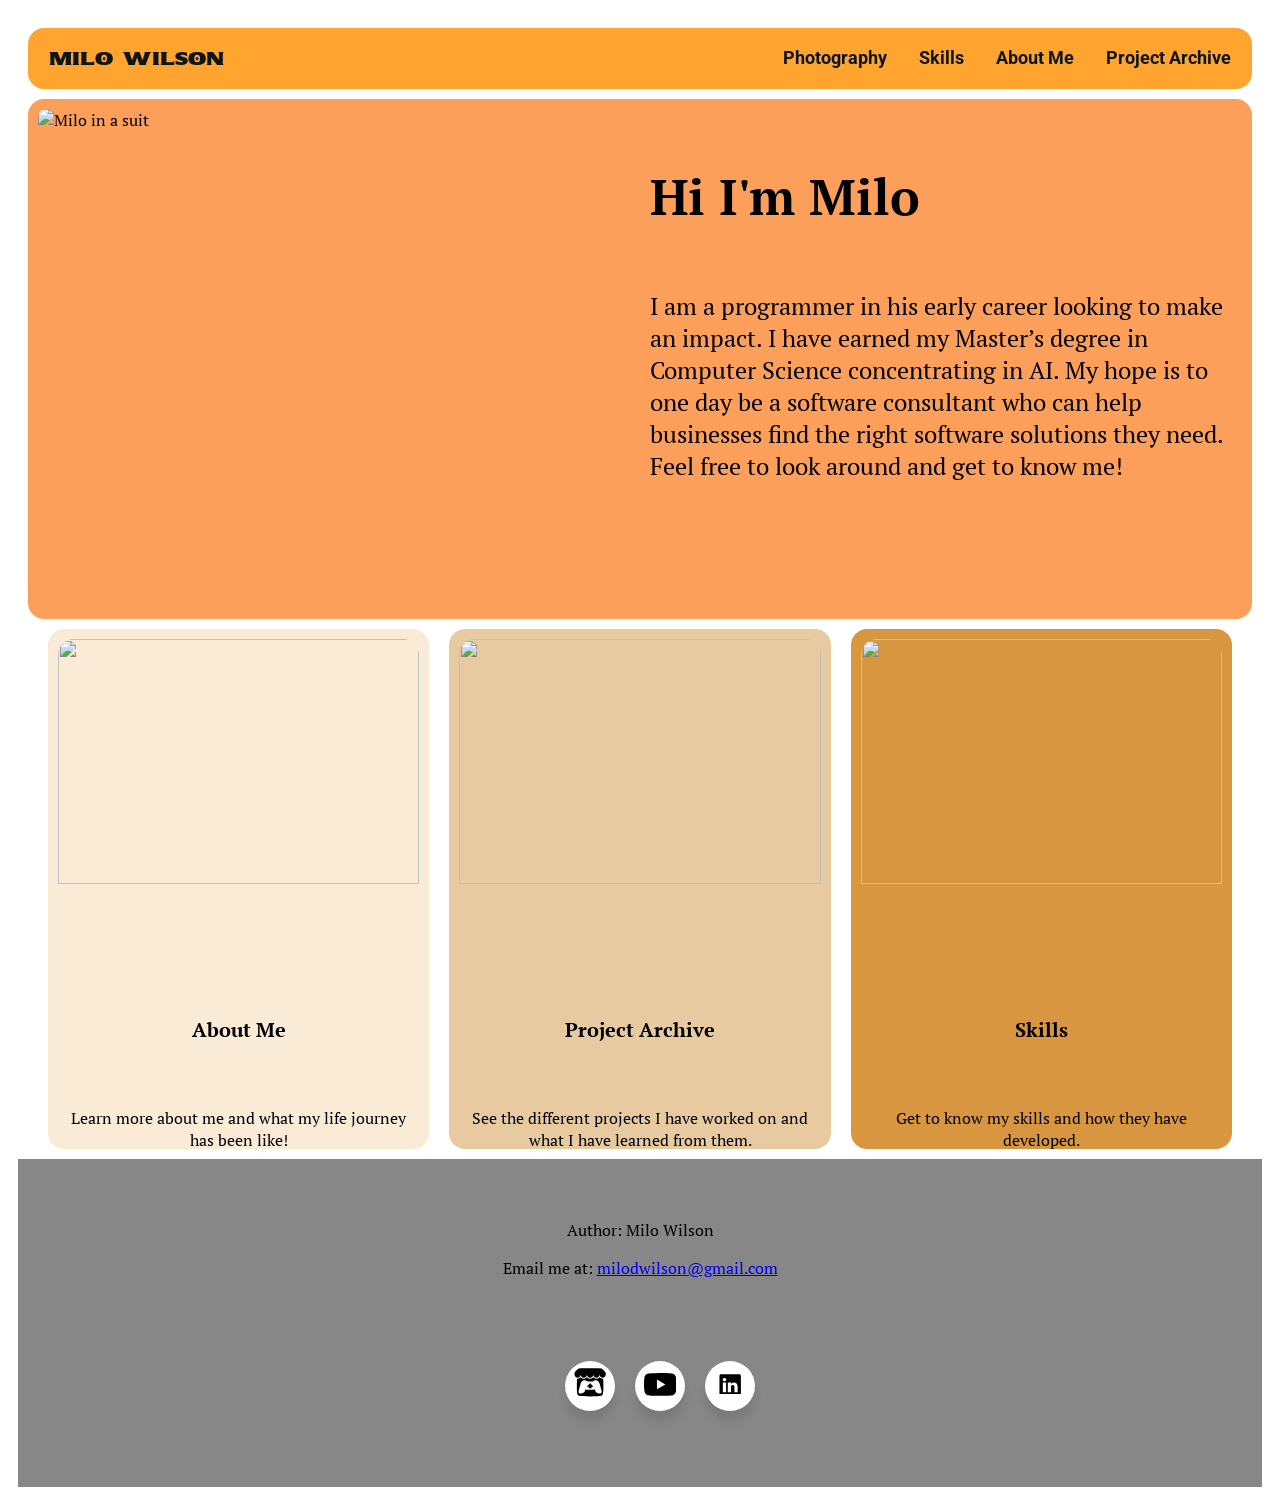
==== index.html @ 67a7965e "Add files via upload" ====
<!DOCTYPE html>
<html lang="en">
<head>
    <meta charset="UTF-8">
    <meta name="viewport" content="width=device-width, initial-scale=1.0">
    <title>Document</title>
    <link rel = "stylesheet" href="style.css">        
    <link href="https://fonts.googleapis.com/css2?family=Finlandica:ital,wght@0,400..700;1,400..700&family=PT+Serif:ital,wght@0,400;0,700;1,400;1,700&family=Roboto:ital,wght@0,100..900;1,100..900&family=Sekuya&display=swap" rel="stylesheet">
  </head>
<body>
    <!-- Header menu bar -->
    <header class="header">
        <a href="#home">MILO WILSON</a>
        <b href="#projArch"> Project Archive </b>
        <b href="#aboutMe"> About Me </b>
        <b href="#skills"> Skills </b>
        <b href="#pictures"> Photography </b>
    </header>

    <!-- Home box with immage and text -->
    <div  class="headlinebox">
        <div class="leftheadlinebox">
            <img src="/images/IMG_2027.jpeg" alt="Milo in a suit" style="object-position: 50% 15%;">
        </div>
        <div class="rightheadlinebox">
            <h1>Hi I'm Milo</h1>
            <p>I am a programmer in his early career looking to make an impact. I have earned my Master’s degree in Computer Science concentrating in AI. My hope is to one day be a software consultant who can help businesses find the right software solutions they need. Feel free to look around and get to know me!</p>
        </div>
    </div>

    <!-- Home menu -->
    <div class="contentbox">
      <div class="leftcontentbox">
          <img src="images/IMG_2482.png" alt="" style="object-position: 50% 15%;">
          <h4>About Me</h4>
          <br>
          <p>Learn more about me and what my life journey has been like!</p>
          <br>
        </div>
      <div class="centercontentbox">
          <img src="images/IMG_9592.png" alt="" style="object-position: 50% 0%;">
          <h4>Project Archive</h4>
          <br>
          <p>See the different projects I have worked on and what I have learned from them.</p>
          <br>
        </div>
      <div class="rightcontentbox">
          <img src="images/IMG_7918.png" alt="">
          <h4>Skills</h4>
          <br>
          <p>Get to know my skills and how they have developed.</p>
          <br>
        </div>
    </div>
</body>

<footer>
  <br>
  <br>
    <p>Author: Milo Wilson</p>
    <p>Email me at: <a href="mailto:milodwilson@gmail.com">milodwilson@gmail.com</a></p>
    <ul class="wrapper">

      <!--Itch.io Button-->
      <li class="icon itchio">
        <span class="tooltip">itch.io</span>
        <a href="https://milo-wilson.itch.io/" target="_blank" rel="noopener noreferrer">
          <svg 
            height="1.8em"
            fill="currentColor"
            viewBox="0 0 48 48"
            xmlns="http://www.w3.org/2000/svg" 
            class="itchio" 
          >
            <path 
              d="M6.7871 2.2575C4.7672 3.4569.7878 8.0286.75 9.2274v1.9846C.75 13.7276 3.1014 15.9386 5.2363 15.9386c2.5635 0 4.6994-2.1245 4.6995-4.6462 0 2.5216 2.0626 4.6462 4.6264 4.6462 2.5639 0 4.5602-2.1245 4.5602-4.6462 0 2.5216 2.1932 4.6462 4.757 4.6462h.0465c2.5639 0 4.7571-2.1245 4.7571-4.6462 0 2.5216 1.9966 4.6462 4.5601 4.6462 2.5638 0 4.6264-2.1245 4.6264-4.6462 0 2.5216 2.1363 4.6462 4.6995 4.6462 2.135 0 4.4863-2.2106 4.4863-4.7266V9.2274c-.0378-1.1991-4.0172-5.771-6.0366-6.9698C34.7412 2.0372 30.3889 1.999 23.9027 2c-6.4862.0007-15.329.1019-17.1161.2575zm12.3032 12.4962a5.2887 5.2887 90 01-.902 1.1616c-.9678.9462-2.2943 1.5328-3.7566 1.5328a5.375 5.375 90 01-3.7646-1.5335c-.3506-.3434-.6171-.7107-.8611-1.1383l-.0011.0007c-.2438.4284-.5836.7954-.9349 1.1392a5.3784 5.3784 90 01-3.7646 1.5324c-.1762 0-.3597-.0487-.508-.0996-.2061 2.146-.293 4.197-.3239 5.6924l-.0004.0085c-.0038.7594-.0075 1.3839-.0114 2.2514.0397 4.5027-.4459 14.5942 1.9854 17.0737 3.7675.8786 10.7002 1.2785 17.6553 1.281h.0011c6.9549-.0024 13.8876-.4026 17.6551-1.281 2.4312-2.4797 1.9457-12.5711 1.9854-17.074-.0042-.8673-.0075-1.4918-.0114-2.2514l-.0007-.0085c-.0306-1.4957-.1175-3.5465-.3237-5.6925-.1483.0509-.3315.0996-.508.0996a5.3784 5.3784 90 01-3.7646-1.5324c-.3514-.3439-.6911-.7107-.9352-1.1392l-.0011-.0007c-.2442.4277-.5106.7952-.8611 1.1383a5.3747 5.3747 90 01-3.7643 1.5334c-1.4621 0-2.7888-.5869-3.7566-1.5329a5.2887 5.2887 90 01-.902-1.1616 5.2822 5.2822 90 01-.8938 1.1616 5.3765 5.3765 90 01-3.765 1.5332c-.0509 0-.1019-.0023-.1528-.0038h-.0014c-.0509.0015-.1019.0038-.1533.0038a5.3765 5.3765 90 01-3.765-1.5329 5.2826 5.2826 90 01-.8938-1.1616zm-3.8661 4.9991-.0004.0019h.0028c1.531.0033 2.8911 0 4.5763 1.8392 1.3263-.1391 2.7123-.2085 4.0993-.2065h.0011c1.3871-.0019 2.773.0674 4.0994.2065 1.6852-1.8394 3.0454-1.8362 4.5763-1.8392h.0027l-.0004-.0019c.7234 0 3.6169 0 5.6332 5.6629L40.3803 33.1842c1.6049 5.7793-.5138 5.9207-3.1567 5.9256-3.9192-.1459-6.0893-2.9921-6.0893-5.8379-2.1695.3555-4.7003.5333-7.2312.5335h-.0011c-2.531 0-5.062-.1779-7.2312-.5335 0 2.8458-2.1703 5.692-6.0893 5.8379-2.6427-.005-4.7612-.1463-3.1565-5.9256L9.5913 25.4159C11.6076 19.7531 14.5012 19.7531 15.2245 19.7531zm8.678 4.4503v.0011c-.0038.0038-4.1258 3.7894-4.867 5.1359l2.6993-.1081v2.3541c0 .1102 1.0832.0653 2.1676.0151h.0011c1.084.0503 2.1674.0951 2.1674-.0151v-2.3541l2.6993.1081c-.7414-1.3465-4.867-5.1359-4.867-5.1359v-.0011l-.0007.0004z"
            ></path>
          </svg>
        </a>
      </li>

      <!--YouTube Button-->
      <li class="icon youtube">
        <span class="tooltip">YouTube</span>
        <a href="https://www.youtube.com/@milodwilson" target="_blank" rel="noopener noreferrer">
          <svg
            height="1.8em"
            fill="currentColor"
            viewBox="0 0 48 48"
            xmlns="http://www.w3.org/2000/svg"
            class="youtube"
          >
            <path
              d="M24.153 8.997h.267c2.466.009 14.961.099 18.33 1.005a6.03 6.03 90 014.245 4.26c.303 1.14.516 2.649.66 4.206l.03.312.066.78.024.312c.195 2.742.219 5.31.222 5.871v.225c-.003.582-.03 3.324-.246 6.18l-.024.315-.027.312c-.15 1.716-.372 3.42-.705 4.674a6.03 6.03 90 01-4.245 4.26c-3.48.936-16.707 1.002-18.54 1.005h-.426c-.927 0-4.761-.018-8.781-.156l-.51-.018-.261-.012-.513-.021-.513-.021c-3.33-.147-6.501-.384-7.962-.78a6.03 6.03 90 01-4.245-4.257c-.333-1.251-.555-2.958-.705-4.674L.27 32.46l-.024-.312A93 93 90 010 26.04v-.369c.006-.645.03-2.874.192-5.334l.021-.309.009-.156.024-.312.066-.78.03-.312c.144-1.557.357-3.069.66-4.206a6.03 6.03 90 014.245-4.26c1.461-.39 4.632-.63 7.962-.78l.51-.021.516-.018.258-.009.513-.021A300 300 90 0123.574 9zM19.2 18.627v14.454l12.471-7.224z"
            ></path>
          </svg>
        </a>
      </li>

      <!--Linked In Button-->
      <li class="icon linkedin">
        <span class="tooltip">LinkedIn</span>
        <a href="https://www.linkedin.com/in/milo-wilson-0049b21b9/" target="_blank" rel="noopener noreferrer">
          <svg
            xmlns="http://www.w3.org/2000/svg"
            height="1.2em"
            fill="currentColor"
            class="bi bi-linkedin"
            viewBox="0 0 48 48"
          >
            <path
              d="M1 6.4137C1 4.5281 2.5669 3 4.5001 3h40.6608C47.0941 3 48.661 4.5281 48.661 6.4137v40.8335c0 1.8856-1.5669 3.4137-3.5001 3.4137H4.5001C2.5669 50.661 1 49.1328 1 47.2472zm14.7243 36.4845V21.3763H8.5721v21.5219zm-3.5746-24.462c2.4933 0 4.0452-1.6503 4.0452-3.7176-.0447-2.112-1.549-3.7176-3.9976-3.7176S8.1491 12.6096 8.1491 14.7186c0 2.0673 1.552 3.7176 3.9529 3.7176zm14.62 24.462V30.8787c0-.6434.0477-1.2868.2383-1.7456.5153-1.2839 1.692-2.6154 3.6699-2.6154 2.5886 0 3.6222 1.972 3.6222 4.8674v11.5131h7.1521V30.554c0-6.613-3.5269-9.6871-8.2334-9.6871-3.795 0-5.4959 2.0852-6.4491 3.5537v.0745h-.0477l.0477-.0745V21.3763h-7.1491c.0894 2.0196 0 21.5219 0 21.5219z"
            ></path>
          </svg>
        </a>
      </li>
    </ul>
  </footer>
</html>
---- style.css ----
/*
Website colors
--white: #ffffffff;
--sandy-brown: #fc9f5bff;
--red: #ff0000ff;
--ink-black: #0c1618ff;
--dim-grey: #65655eff;
*/

.header {
    overflow: hidden;
    top: 10px;
    background-color: rgba(255, 145, 0, 0.816);
    padding: 5px;
    border-radius: 16px;
    border: #0000004e;
    margin: 10px;
  }
  
  .header a {
    float: left;
    font-family: "Sekuya", system-ui;
    color: #0c1618ff;
    text-align: center;
    padding: 14px 16px;
    text-decoration: none;
    font-size: 18px;
  }
  
  .header a.hover {
    background-color: #ff0022c7;
    color: black;
  }
  
  .header a.active {
    background-color: #ff002250;
    color: #0c1618ff;
  }

  .header b {
    float: right;
    font-family: "Roboto", sans-serif;
    color: #0c1618ff;
    text-align: center;
    padding: 14px 16px;
    text-decoration: none;
    font-size: 18px;
  }
  
  .header b:hover {
    background-color: #ff0022c7;
    color: black;
  }
  
  .header b.active {
    background-color: #ff002250;
    color: #0c1618ff;
  }

/*Sets anything labled "body" to have that background color*/
body{
  /*Cite Background Info*/
  background-image: url("images/output-onlinepngtools (1).png");
  background-repeat: no-repeat; /*Stops the background from repeating if the background does not fill the page*/
  background-attachment: fixed; /*Makes the background streatch to the end of the page and not move with the page*/
  background-position: center; /*Centers the immage*/
  background-size: cover; /*Makes the background size shift as needed*/
  font-family: "PT Serif", serif;
  padding: 10px;
}

.headlinebox { /* Box that all the Headline elements are in*/
    margin: 10px; /* Gives items space between*/
    width:  -10px;
    border: 10px;
    height: 500px;
    padding: 10px;
    object-fit: contain;
    background-color: #fc9f5bff;
    overflow: hidden; 
    border-radius: 16px;
    display: flex;
  }

.leftheadlinebox { /* Left side of the box that all the Headline elements are in*/
    border-radius: 8px;
    width:  100%;
    height: 100%;
    object-fit: contain;
    display: inline-block;
  }
.leftheadlinebox img {
  border-radius: 8px;
  width:  100%;
  height: 100%;
  object-fit: cover;
  display: inline-block;
}
  
.centerheadlinebox { /* Center side of the box that all the Headline elements are in*/
    border-radius: 8px;
    width:  100%;
    height: 100%;
    display: inline-block;
    object-fit: fill;
  }

.rightheadlinebox { /* Rignt side of the box that all the Headline elements are in*/
  width:  100%;
  height: 100%;
  padding: 10px;
  display: inline-block;
  object-fit: contain;
}

.rightheadlinebox p { /* Rignt side of the box that all the Headline elements are in*/
  width:  100%;
  padding: 10px;
  font-size: x-large;
  display: inline-block;
  justify-content: center; /* Horizontal center */
  align-items: center;     /* Vertical center */
  object-fit: contain;
}

.rightheadlinebox h1 { /* Rignt side of the box that all the Headline elements are in*/
  width:  -10px;
  height: 10%;
  padding: 10px;
  font-style: bolder;
  font-size: 50px;
  display: inline-block;
  justify-content: center; /* Horizontal center */
  align-items: center;     /* Vertical center */
  object-fit: contain;

}

.contentbox {
  margin: 10px; /* Gives items space between*/
  width: -10px;
  border: 10px;
  height: 500px;
  padding: 10px;
  border-radius: 16px;
  display: flex;
  justify-content: center; /* Horizontal center */
  align-items: center;     /* Vertical center */
  overflow: clip;

}

.contentbox img {
  border-radius: 8px;
  width: 100%;
  height: 70%;
  object-fit: cover;
  overflow: clip;
  border-radius: 16px;
  display: flex;
  justify-content: center; /* Horizontal center */
  align-items: center;     /* Vertical center */
}

.contentbox h4 {
  font-style: bolder;
  font-size: 20px;
  display: flex;
  justify-content: center; /* Horizontal center */
  align-items: center;     /* Vertical center */}

.contentbox p {
  font-style: bolder;
  font-size: medium;
  display: flex;
  justify-content: center; /* Horizontal center */
  align-items: center;     /* Vertical center */
  text-align: center;
}

.rightcontentbox{ /* Right side of the box that holds content elements*/
  margin: 10px; /* Gives items space between*/
  width: 30%;
  height: 500px;
  padding: 10px;
  display: inline-block;
  object-fit: contain;
  background-color: rgb(216, 150, 64);
  border-radius: 16px;
}

.centercontentbox{ /* Center side of the box that holds content elements*/
  margin: 10px; /* Gives items space between*/
  width: 30%;
  height: 500px;
  padding: 10px;
  display: inline-block;
  object-fit: contain;
  background-color: rgb(232, 202, 161);
  border-radius: 16px;
}

.leftcontentbox{ /* Left side of the box that holds content elements*/
  margin: 10px; /* Gives items space between*/
  width: 30%;
  height: 500px;
  padding: 10px;
  display: inline-block;
  object-fit: contain;
  background-color: antiquewhite;
  border-radius: 16px;
}

footer {
  top: 10px;
  width: 100%;
  text-align: center;
  font: 22px;
  background-color: hsla(0, 0%, 41%, 0.8);
}

footer button{
  width: 50px;
  height: 50px;
  object-fit: cover;
}

footer button image{
  width: 50px;
  height: 50px;
  object-fit: fill;
}

/*https://uiverse.io/david-mohseni/brave-shrimp-86*/
.wrapper {
  display: inline-flex;
  list-style: none;
  height: 120px;
  width: 90%;
  padding-top: 40px;
  font-family: "Poppins", sans-serif;
  justify-content: center;
}

.wrapper .icon {
  position: relative;
  background: #fff;
  border-radius: 50%;
  margin: 10px;
  width: 50px;
  height: 50px;
  font-size: 18px;
  display: flex;
  justify-content: center;
  align-items: center;
  flex-direction: column;
  box-shadow: 0 10px 10px rgba(0, 0, 0, 0.1);
  cursor: pointer;
  transition: all 0.2s cubic-bezier(0.68, -0.55, 0.265, 1.55);
}

.wrapper .tooltip {
  position: absolute;
  top: 0;
  font-size: 14px;
  background: #fff;
  color: #fff;
  padding: 5px 8px;
  border-radius: 5px;
  box-shadow: 0 10px 10px rgba(0, 0, 0, 0.1);
  opacity: 0;
  pointer-events: none;
  transition: all 0.3s cubic-bezier(0.68, -0.55, 0.265, 1.55);
}

.wrapper .tooltip::before {
  position: absolute;
  content: "";
  height: 8px;
  width: 8px;
  background: #fff;
  bottom: -3px;
  left: 50%;
  transform: translate(-50%) rotate(45deg);
  transition: all 0.3s cubic-bezier(0.68, -0.55, 0.265, 1.55);
}

.wrapper .icon:hover .tooltip {
  top: -45px;
  opacity: 1;
  visibility: visible;
  pointer-events: auto;
}

.wrapper .icon:hover span,
.wrapper .icon:hover .tooltip {
  text-shadow: 0px -1px 0px rgba(0, 0, 0, 0.1);
}

.wrapper .itchio:hover,
.wrapper .itchio:hover .tooltip,
.wrapper .itchio:hover .tooltip::before {
  background: #fa5c5c;
  color: #fff;
}

.wrapper .youtube:hover,
.wrapper .youtube:hover .tooltip,
.wrapper .youtube:hover .tooltip::before {
  background: #CD201F;
  color: #fff;
}

.wrapper .linkedin:hover,
.wrapper .linkedin:hover .tooltip,
.wrapper .linkedin:hover .tooltip::before {
  background: #0077B5;
  color: #fff;
}
.wrapper .icon a {
  color: inherit;
  text-decoration: none;
}

.wrapper .icon a:visited {
  color: inherit;
}

.wrapper .icon a:hover {
  color: inherit;
}

.wrapper .icon a:active {
  color: inherit;
}
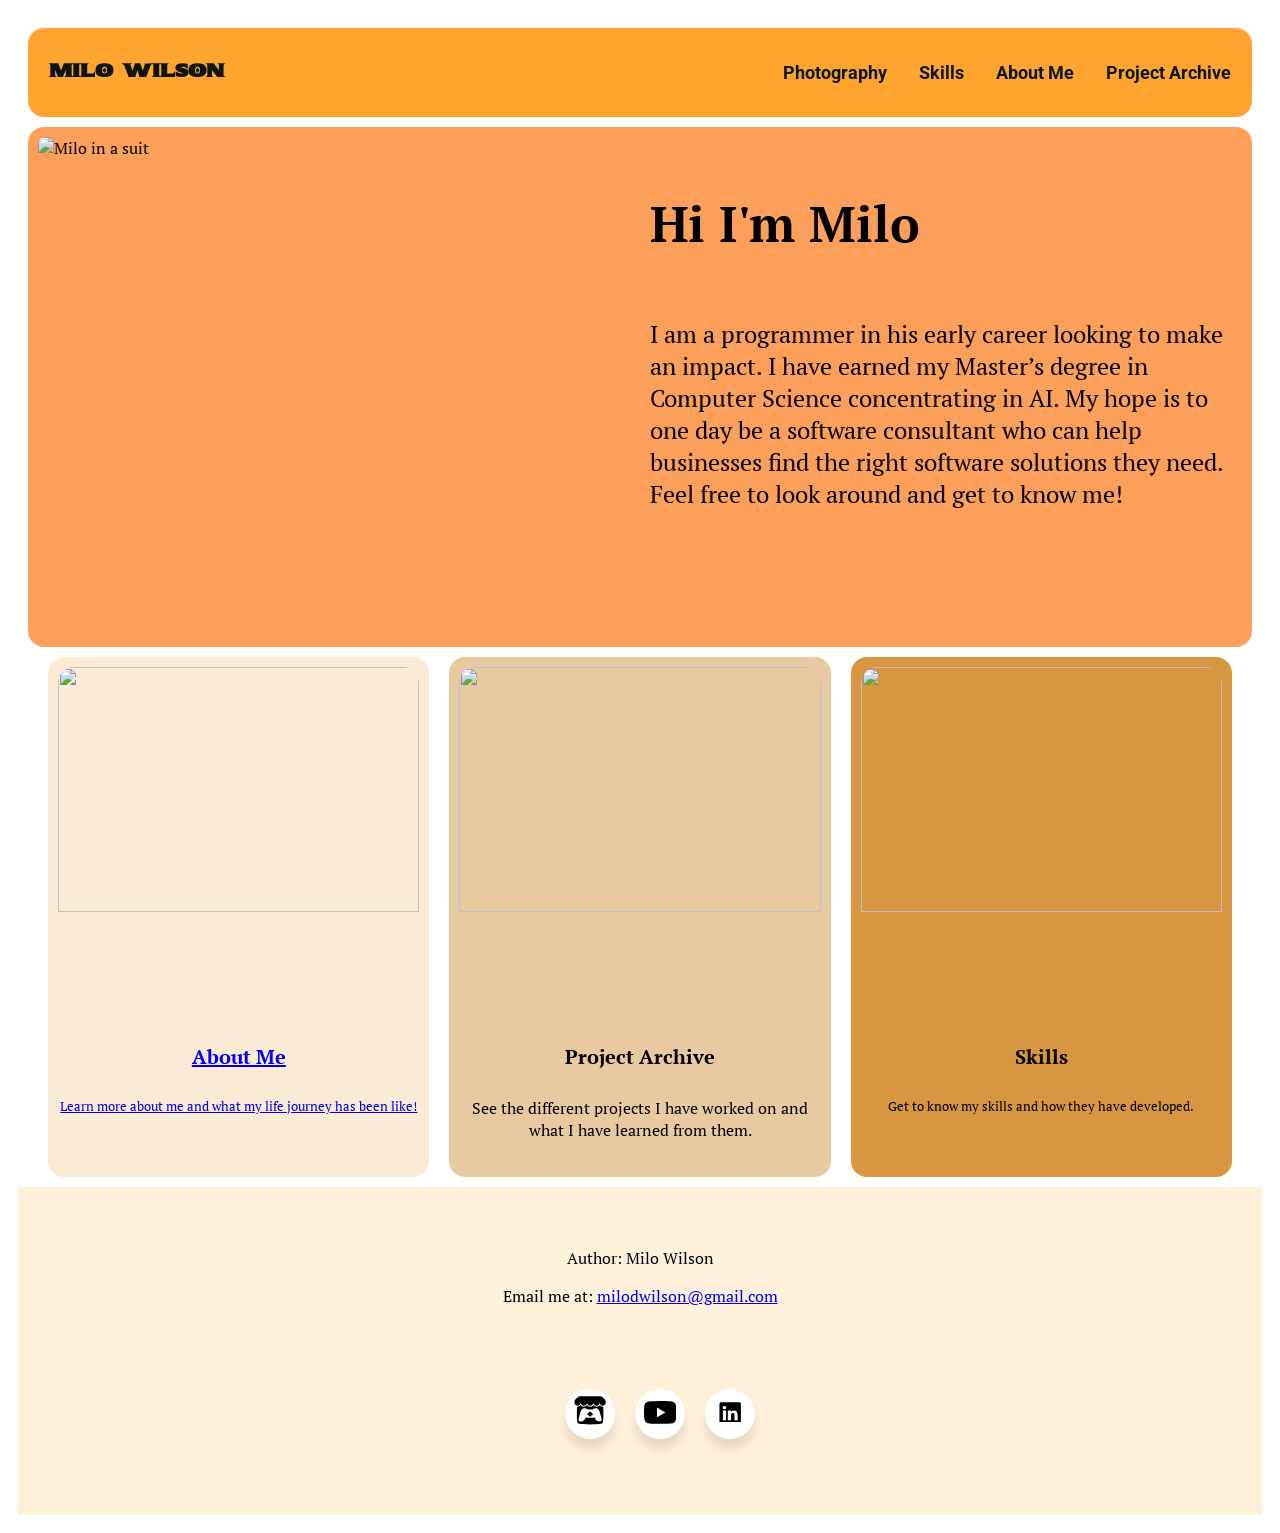
==== commit 21caacc8: "Added the About Me page Created the About me page. need to go through and check things like spelling" ====
--- a/index.html
+++ b/index.html
@@ -6,15 +6,15 @@
     <title>Document</title>
     <link rel = "stylesheet" href="style.css">        
     <link href="https://fonts.googleapis.com/css2?family=Finlandica:ital,wght@0,400..700;1,400..700&family=PT+Serif:ital,wght@0,400;0,700;1,400;1,700&family=Roboto:ital,wght@0,100..900;1,100..900&family=Sekuya&display=swap" rel="stylesheet">
-  </head>
+</head>
 <body>
     <!-- Header menu bar -->
     <header class="header">
-        <a href="#home">MILO WILSON</a>
-        <b href="#projArch"> Project Archive </b>
-        <b href="#aboutMe"> About Me </b>
-        <b href="#skills"> Skills </b>
-        <b href="#pictures"> Photography </b>
+        <h1><a href="index.html">MILO WILSON</a></h1>
+        <h2><a href="#projArch"> Project Archive </a></h2>
+        <h2><a href="about-me.html"> About Me </a></h2>
+        <h2><a href="#skills"> Skills </a></h2>
+        <h2><a href="#pictures"> Photography </a></h2>
     </header>
 
     <!-- Home box with immage and text -->
@@ -31,23 +31,22 @@
     <!-- Home menu -->
     <div class="contentbox">
       <div class="leftcontentbox">
+        <a href="about-me.html">
           <img src="images/IMG_2482.png" alt="" style="object-position: 50% 15%;">
           <h4>About Me</h4>
-          <br>
           <p>Learn more about me and what my life journey has been like!</p>
           <br>
-        </div>
+        </a>
+      </div>
       <div class="centercontentbox">
-          <img src="images/IMG_9592.png" alt="" style="object-position: 50% 0%;">
-          <h4>Project Archive</h4>
-          <br>
-          <p>See the different projects I have worked on and what I have learned from them.</p>
-          <br>
-        </div>
+        <img src="images/IMG_9592.png" alt="" style="object-position: 50% 0%;">
+        <h4>Project Archive</h4>
+        <p>See the different projects I have worked on and what I have learned from them.</p>
+        <br>
+      </div>
       <div class="rightcontentbox">
           <img src="images/IMG_7918.png" alt="">
           <h4>Skills</h4>
-          <br>
           <p>Get to know my skills and how they have developed.</p>
           <br>
         </div>
--- a/style.css
+++ b/style.css
@@ -17,7 +17,7 @@
     margin: 10px;
   }
   
-  .header a {
+  .header h1, h1:visited{
     float: left;
     font-family: "Sekuya", system-ui;
     color: #0c1618ff;
@@ -27,17 +27,17 @@
     font-size: 18px;
   }
   
-  .header a.hover {
+  .header h1.hover {
     background-color: #ff0022c7;
-    color: black;
-  }
-  
-  .header a.active {
+    color: inherit;
+  }
+  
+  .header h1.active {
     background-color: #ff002250;
-    color: #0c1618ff;
-  }
-
-  .header b {
+    color: inherit;
+  }
+
+  .header h2 {
     float: right;
     font-family: "Roboto", sans-serif;
     color: #0c1618ff;
@@ -47,14 +47,19 @@
     font-size: 18px;
   }
   
-  .header b:hover {
+  .header h2:hover {
     background-color: #ff0022c7;
     color: black;
   }
   
-  .header b.active {
+  .header h2.active {
     background-color: #ff002250;
     color: #0c1618ff;
+  }
+
+  .header a, a:visited, a:hover, a:focus, a:active {
+    color: inherit;
+    text-decoration: none;
   }
 
 /*Sets anything labled "body" to have that background color*/
@@ -80,7 +85,33 @@
     overflow: hidden; 
     border-radius: 16px;
     display: flex;
-  }
+}
+
+.aboutmeleft{
+  margin: 10px; /* Gives items space between*/
+  width:  -10px;
+  border: 10px;
+  height: 500px;
+  padding: 10px;
+  object-fit: contain;
+  background-color: #fc9f5bff;
+  overflow: hidden; 
+  border-radius: 16px;
+  display: flex;
+}
+
+.aboutmeright{
+  margin: 10px; /* Gives items space between*/
+  width:  -10px;
+  border: 10px;
+  height: 500px;
+  padding: 10px;
+  object-fit: contain;
+  background-color: #fc9f5bff;
+  overflow: hidden; 
+  border-radius: 16px;
+  display: flex;
+}
 
 .leftheadlinebox { /* Left side of the box that all the Headline elements are in*/
     border-radius: 8px;
@@ -89,13 +120,36 @@
     object-fit: contain;
     display: inline-block;
   }
-.leftheadlinebox img {
-  border-radius: 8px;
-  width:  100%;
-  height: 100%;
-  object-fit: cover;
-  display: inline-block;
-}
+
+  .leftheadlinebox p { /* Rignt side of the box that all the Headline elements are in*/
+    width:  100%;
+    padding: 10px;
+    font-size: x-large;
+    display: inline-block;
+    justify-content: center; /* Horizontal center */
+    align-items: center;     /* Vertical center */
+    object-fit: contain;
+  }
+
+  .leftheadlinebox h1 { /* Rignt side of the box that all the Headline elements are in*/
+    width:  -10px;
+    height: 10%;
+    padding: 10px;
+    font-style: bolder;
+    font-size: 50px;
+    display: inline-block;
+    justify-content: center; /* Horizontal center */
+    align-items: center;     /* Vertical center */
+    object-fit: contain;
+
+  }
+  .leftheadlinebox img {
+    border-radius: 8px;
+    width:  100%;
+    height: 100%;
+    object-fit: cover;
+    display: inline-block;
+  }
   
 .centerheadlinebox { /* Center side of the box that all the Headline elements are in*/
     border-radius: 8px;
@@ -113,29 +167,36 @@
   object-fit: contain;
 }
 
-.rightheadlinebox p { /* Rignt side of the box that all the Headline elements are in*/
-  width:  100%;
-  padding: 10px;
-  font-size: x-large;
-  display: inline-block;
-  justify-content: center; /* Horizontal center */
-  align-items: center;     /* Vertical center */
-  object-fit: contain;
-}
-
-.rightheadlinebox h1 { /* Rignt side of the box that all the Headline elements are in*/
-  width:  -10px;
-  height: 10%;
-  padding: 10px;
-  font-style: bolder;
-  font-size: 50px;
-  display: inline-block;
-  justify-content: center; /* Horizontal center */
-  align-items: center;     /* Vertical center */
-  object-fit: contain;
-
-}
-
+  .rightheadlinebox p { /* Rignt side of the box that all the Headline elements are in*/
+    width:  100%;
+    padding: 10px;
+    font-size: x-large;
+    display: inline-block;
+    justify-content: center; /* Horizontal center */
+    align-items: center;     /* Vertical center */
+    object-fit: contain;
+  }
+
+  .rightheadlinebox h1 { /* Rignt side of the box that all the Headline elements are in*/
+    width:  -10px;
+    height: 10%;
+    padding: 10px;
+    font-style: bolder;
+    font-size: 50px;
+    display: inline-block;
+    justify-content: center; /* Horizontal center */
+    align-items: center;     /* Vertical center */
+    object-fit: contain;
+
+  }
+
+  .rightheadlinebox img {
+    border-radius: 8px;
+    width:  100%;
+    height: 100%;
+    object-fit: cover;
+    display: inline-block;
+  }
 .contentbox {
   margin: 10px; /* Gives items space between*/
   width: -10px;
@@ -176,6 +237,7 @@
   justify-content: center; /* Horizontal center */
   align-items: center;     /* Vertical center */
   text-align: center;
+
 }
 
 .rightcontentbox{ /* Right side of the box that holds content elements*/
@@ -188,6 +250,12 @@
   background-color: rgb(216, 150, 64);
   border-radius: 16px;
 }
+.rightcontentbox p{
+  font-size: small;
+}
+.rightcontentbox h1{
+  font-size: medium;
+}
 
 .centercontentbox{ /* Center side of the box that holds content elements*/
   margin: 10px; /* Gives items space between*/
@@ -210,28 +278,23 @@
   background-color: antiquewhite;
   border-radius: 16px;
 }
-
+.leftcontentbox p{
+  font-size: small;
+}
+.leftcontentbox h1{
+  font-size: medium;
+}
 footer {
   top: 10px;
   width: 100%;
   text-align: center;
   font: 22px;
-  background-color: hsla(0, 0%, 41%, 0.8);
-}
-
-footer button{
-  width: 50px;
-  height: 50px;
-  object-fit: cover;
-}
-
-footer button image{
-  width: 50px;
-  height: 50px;
-  object-fit: fill;
-}
-
-/*https://uiverse.io/david-mohseni/brave-shrimp-86*/
+  background-color: rgba(255, 235, 205, 0.715);
+  color: black;
+}
+
+
+/* Got code from https://uiverse.io/david-mohseni/brave-shrimp-86 */
 .wrapper {
   display: inline-flex;
   list-style: none;
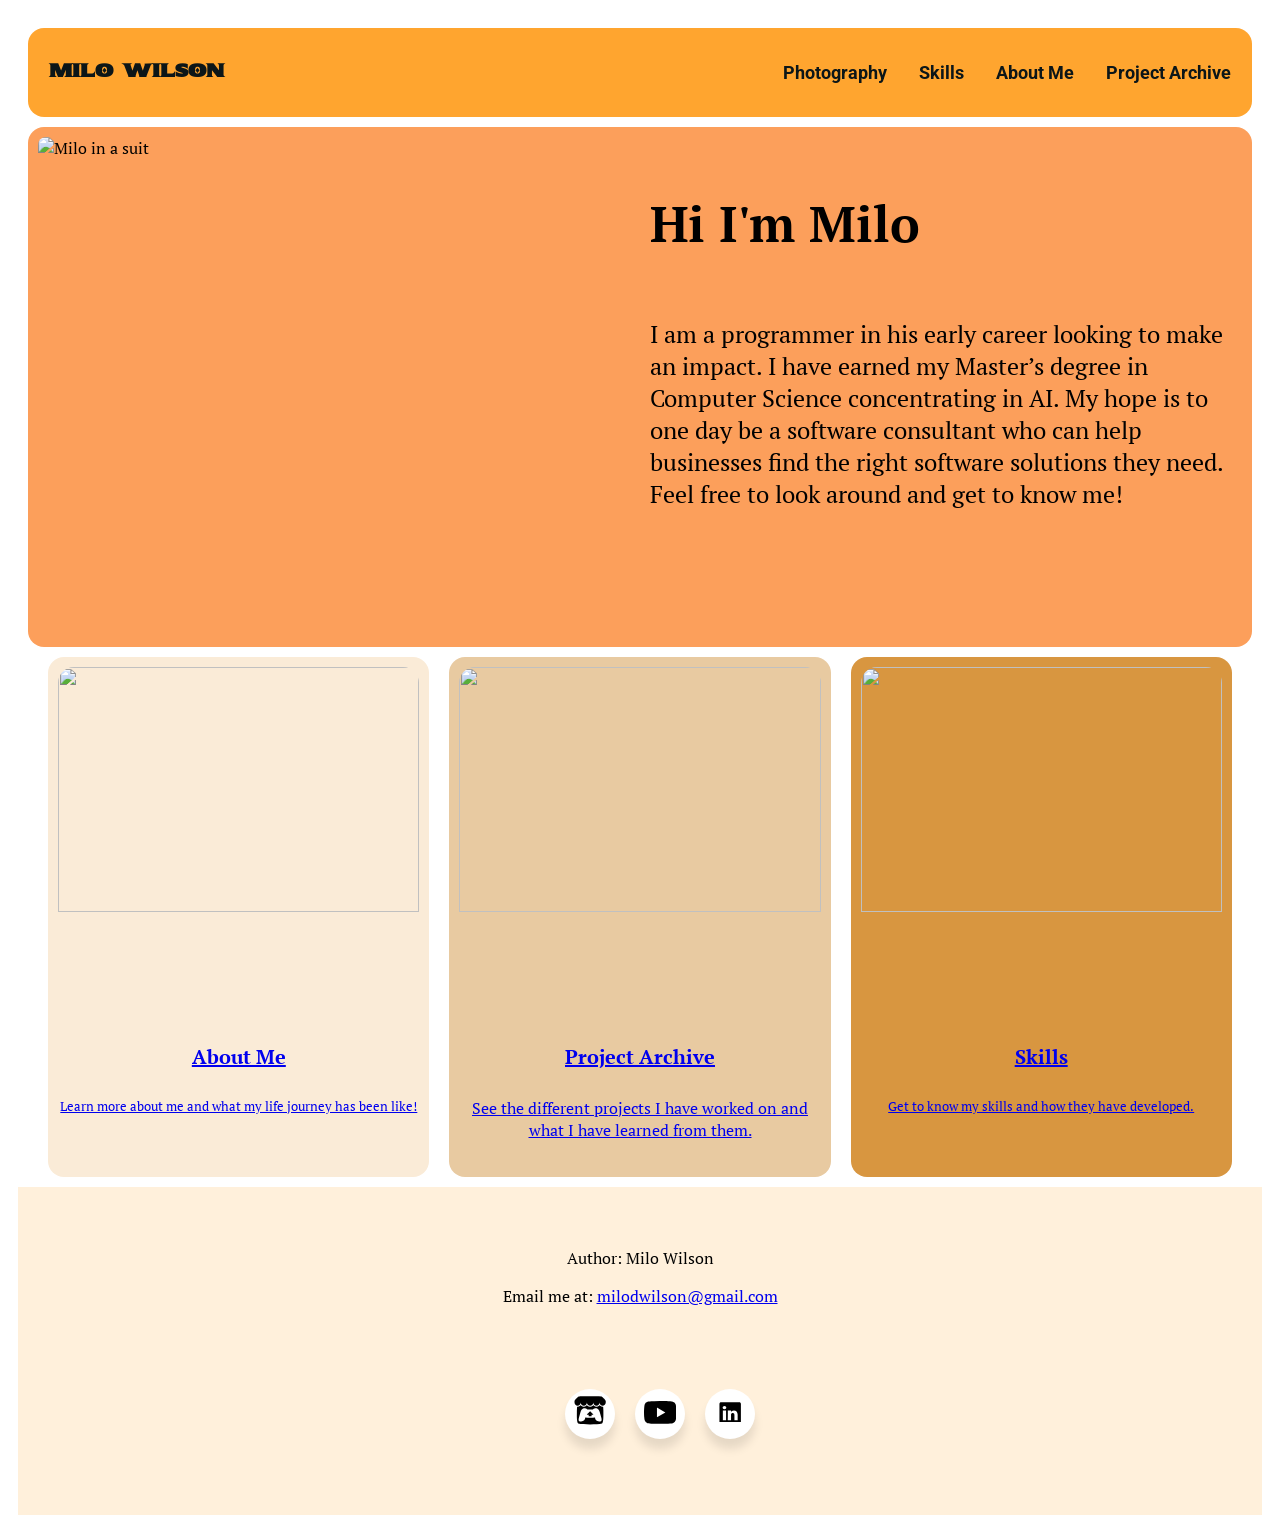
==== commit 68e964ab: "Added images to skills page and started project archive" ====
--- a/index.html
+++ b/index.html
@@ -11,9 +11,9 @@
     <!-- Header menu bar -->
     <header class="header">
         <h1><a href="index.html">MILO WILSON</a></h1>
-        <h2><a href="#projArch"> Project Archive </a></h2>
+        <h2><a href="project-archive.html"> Project Archive </a></h2>
         <h2><a href="about-me.html"> About Me </a></h2>
-        <h2><a href="#skills"> Skills </a></h2>
+        <h2><a href="skills.html"> Skills </a></h2>
         <h2><a href="#pictures"> Photography </a></h2>
     </header>
 
@@ -39,62 +39,66 @@
         </a>
       </div>
       <div class="centercontentbox">
-        <img src="images/IMG_9592.png" alt="" style="object-position: 50% 0%;">
-        <h4>Project Archive</h4>
-        <p>See the different projects I have worked on and what I have learned from them.</p>
-        <br>
+        <a href="project-archive.html">
+          <img src="images/IMG_9592.png" alt="" style="object-position: 50% 0%;">
+          <h4>Project Archive</h4>
+          <p>See the different projects I have worked on and what I have learned from them.</p>
+          <br>
+        </a>
       </div>
       <div class="rightcontentbox">
+        <a href="skills.html">
           <img src="images/IMG_7918.png" alt="">
           <h4>Skills</h4>
           <p>Get to know my skills and how they have developed.</p>
           <br>
-        </div>
+        </a>
+      </div>
     </div>
 </body>
 
 <footer>
   <br>
   <br>
-    <p>Author: Milo Wilson</p>
-    <p>Email me at: <a href="mailto:milodwilson@gmail.com">milodwilson@gmail.com</a></p>
-    <ul class="wrapper">
+  <p>Author: Milo Wilson</p>
+  <p>Email me at: <a href="mailto:milodwilson@gmail.com">milodwilson@gmail.com</a></p>
+  <ul class="wrapper">
 
-      <!--Itch.io Button-->
-      <li class="icon itchio">
-        <span class="tooltip">itch.io</span>
-        <a href="https://milo-wilson.itch.io/" target="_blank" rel="noopener noreferrer">
-          <svg 
-            height="1.8em"
-            fill="currentColor"
-            viewBox="0 0 48 48"
-            xmlns="http://www.w3.org/2000/svg" 
-            class="itchio" 
-          >
-            <path 
-              d="M6.7871 2.2575C4.7672 3.4569.7878 8.0286.75 9.2274v1.9846C.75 13.7276 3.1014 15.9386 5.2363 15.9386c2.5635 0 4.6994-2.1245 4.6995-4.6462 0 2.5216 2.0626 4.6462 4.6264 4.6462 2.5639 0 4.5602-2.1245 4.5602-4.6462 0 2.5216 2.1932 4.6462 4.757 4.6462h.0465c2.5639 0 4.7571-2.1245 4.7571-4.6462 0 2.5216 1.9966 4.6462 4.5601 4.6462 2.5638 0 4.6264-2.1245 4.6264-4.6462 0 2.5216 2.1363 4.6462 4.6995 4.6462 2.135 0 4.4863-2.2106 4.4863-4.7266V9.2274c-.0378-1.1991-4.0172-5.771-6.0366-6.9698C34.7412 2.0372 30.3889 1.999 23.9027 2c-6.4862.0007-15.329.1019-17.1161.2575zm12.3032 12.4962a5.2887 5.2887 90 01-.902 1.1616c-.9678.9462-2.2943 1.5328-3.7566 1.5328a5.375 5.375 90 01-3.7646-1.5335c-.3506-.3434-.6171-.7107-.8611-1.1383l-.0011.0007c-.2438.4284-.5836.7954-.9349 1.1392a5.3784 5.3784 90 01-3.7646 1.5324c-.1762 0-.3597-.0487-.508-.0996-.2061 2.146-.293 4.197-.3239 5.6924l-.0004.0085c-.0038.7594-.0075 1.3839-.0114 2.2514.0397 4.5027-.4459 14.5942 1.9854 17.0737 3.7675.8786 10.7002 1.2785 17.6553 1.281h.0011c6.9549-.0024 13.8876-.4026 17.6551-1.281 2.4312-2.4797 1.9457-12.5711 1.9854-17.074-.0042-.8673-.0075-1.4918-.0114-2.2514l-.0007-.0085c-.0306-1.4957-.1175-3.5465-.3237-5.6925-.1483.0509-.3315.0996-.508.0996a5.3784 5.3784 90 01-3.7646-1.5324c-.3514-.3439-.6911-.7107-.9352-1.1392l-.0011-.0007c-.2442.4277-.5106.7952-.8611 1.1383a5.3747 5.3747 90 01-3.7643 1.5334c-1.4621 0-2.7888-.5869-3.7566-1.5329a5.2887 5.2887 90 01-.902-1.1616 5.2822 5.2822 90 01-.8938 1.1616 5.3765 5.3765 90 01-3.765 1.5332c-.0509 0-.1019-.0023-.1528-.0038h-.0014c-.0509.0015-.1019.0038-.1533.0038a5.3765 5.3765 90 01-3.765-1.5329 5.2826 5.2826 90 01-.8938-1.1616zm-3.8661 4.9991-.0004.0019h.0028c1.531.0033 2.8911 0 4.5763 1.8392 1.3263-.1391 2.7123-.2085 4.0993-.2065h.0011c1.3871-.0019 2.773.0674 4.0994.2065 1.6852-1.8394 3.0454-1.8362 4.5763-1.8392h.0027l-.0004-.0019c.7234 0 3.6169 0 5.6332 5.6629L40.3803 33.1842c1.6049 5.7793-.5138 5.9207-3.1567 5.9256-3.9192-.1459-6.0893-2.9921-6.0893-5.8379-2.1695.3555-4.7003.5333-7.2312.5335h-.0011c-2.531 0-5.062-.1779-7.2312-.5335 0 2.8458-2.1703 5.692-6.0893 5.8379-2.6427-.005-4.7612-.1463-3.1565-5.9256L9.5913 25.4159C11.6076 19.7531 14.5012 19.7531 15.2245 19.7531zm8.678 4.4503v.0011c-.0038.0038-4.1258 3.7894-4.867 5.1359l2.6993-.1081v2.3541c0 .1102 1.0832.0653 2.1676.0151h.0011c1.084.0503 2.1674.0951 2.1674-.0151v-2.3541l2.6993.1081c-.7414-1.3465-4.867-5.1359-4.867-5.1359v-.0011l-.0007.0004z"
-            ></path>
-          </svg>
-        </a>
-      </li>
+    <!--Itch.io Button-->
+    <li class="icon itchio">
+      <span class="tooltip">itch.io</span>
+      <a href="https://milo-wilson.itch.io/" target="_blank" rel="noopener noreferrer">
+        <svg 
+          height="1.8em"
+          fill="currentColor"
+          viewBox="0 0 48 48"
+          xmlns="http://www.w3.org/2000/svg" 
+          class="itchio" 
+        >
+          <path 
+            d="M6.7871 2.2575C4.7672 3.4569.7878 8.0286.75 9.2274v1.9846C.75 13.7276 3.1014 15.9386 5.2363 15.9386c2.5635 0 4.6994-2.1245 4.6995-4.6462 0 2.5216 2.0626 4.6462 4.6264 4.6462 2.5639 0 4.5602-2.1245 4.5602-4.6462 0 2.5216 2.1932 4.6462 4.757 4.6462h.0465c2.5639 0 4.7571-2.1245 4.7571-4.6462 0 2.5216 1.9966 4.6462 4.5601 4.6462 2.5638 0 4.6264-2.1245 4.6264-4.6462 0 2.5216 2.1363 4.6462 4.6995 4.6462 2.135 0 4.4863-2.2106 4.4863-4.7266V9.2274c-.0378-1.1991-4.0172-5.771-6.0366-6.9698C34.7412 2.0372 30.3889 1.999 23.9027 2c-6.4862.0007-15.329.1019-17.1161.2575zm12.3032 12.4962a5.2887 5.2887 90 01-.902 1.1616c-.9678.9462-2.2943 1.5328-3.7566 1.5328a5.375 5.375 90 01-3.7646-1.5335c-.3506-.3434-.6171-.7107-.8611-1.1383l-.0011.0007c-.2438.4284-.5836.7954-.9349 1.1392a5.3784 5.3784 90 01-3.7646 1.5324c-.1762 0-.3597-.0487-.508-.0996-.2061 2.146-.293 4.197-.3239 5.6924l-.0004.0085c-.0038.7594-.0075 1.3839-.0114 2.2514.0397 4.5027-.4459 14.5942 1.9854 17.0737 3.7675.8786 10.7002 1.2785 17.6553 1.281h.0011c6.9549-.0024 13.8876-.4026 17.6551-1.281 2.4312-2.4797 1.9457-12.5711 1.9854-17.074-.0042-.8673-.0075-1.4918-.0114-2.2514l-.0007-.0085c-.0306-1.4957-.1175-3.5465-.3237-5.6925-.1483.0509-.3315.0996-.508.0996a5.3784 5.3784 90 01-3.7646-1.5324c-.3514-.3439-.6911-.7107-.9352-1.1392l-.0011-.0007c-.2442.4277-.5106.7952-.8611 1.1383a5.3747 5.3747 90 01-3.7643 1.5334c-1.4621 0-2.7888-.5869-3.7566-1.5329a5.2887 5.2887 90 01-.902-1.1616 5.2822 5.2822 90 01-.8938 1.1616 5.3765 5.3765 90 01-3.765 1.5332c-.0509 0-.1019-.0023-.1528-.0038h-.0014c-.0509.0015-.1019.0038-.1533.0038a5.3765 5.3765 90 01-3.765-1.5329 5.2826 5.2826 90 01-.8938-1.1616zm-3.8661 4.9991-.0004.0019h.0028c1.531.0033 2.8911 0 4.5763 1.8392 1.3263-.1391 2.7123-.2085 4.0993-.2065h.0011c1.3871-.0019 2.773.0674 4.0994.2065 1.6852-1.8394 3.0454-1.8362 4.5763-1.8392h.0027l-.0004-.0019c.7234 0 3.6169 0 5.6332 5.6629L40.3803 33.1842c1.6049 5.7793-.5138 5.9207-3.1567 5.9256-3.9192-.1459-6.0893-2.9921-6.0893-5.8379-2.1695.3555-4.7003.5333-7.2312.5335h-.0011c-2.531 0-5.062-.1779-7.2312-.5335 0 2.8458-2.1703 5.692-6.0893 5.8379-2.6427-.005-4.7612-.1463-3.1565-5.9256L9.5913 25.4159C11.6076 19.7531 14.5012 19.7531 15.2245 19.7531zm8.678 4.4503v.0011c-.0038.0038-4.1258 3.7894-4.867 5.1359l2.6993-.1081v2.3541c0 .1102 1.0832.0653 2.1676.0151h.0011c1.084.0503 2.1674.0951 2.1674-.0151v-2.3541l2.6993.1081c-.7414-1.3465-4.867-5.1359-4.867-5.1359v-.0011l-.0007.0004z"
+          ></path>
+        </svg>
+      </a>
+    </li>
 
-      <!--YouTube Button-->
-      <li class="icon youtube">
-        <span class="tooltip">YouTube</span>
-        <a href="https://www.youtube.com/@milodwilson" target="_blank" rel="noopener noreferrer">
-          <svg
-            height="1.8em"
-            fill="currentColor"
-            viewBox="0 0 48 48"
-            xmlns="http://www.w3.org/2000/svg"
-            class="youtube"
-          >
-            <path
-              d="M24.153 8.997h.267c2.466.009 14.961.099 18.33 1.005a6.03 6.03 90 014.245 4.26c.303 1.14.516 2.649.66 4.206l.03.312.066.78.024.312c.195 2.742.219 5.31.222 5.871v.225c-.003.582-.03 3.324-.246 6.18l-.024.315-.027.312c-.15 1.716-.372 3.42-.705 4.674a6.03 6.03 90 01-4.245 4.26c-3.48.936-16.707 1.002-18.54 1.005h-.426c-.927 0-4.761-.018-8.781-.156l-.51-.018-.261-.012-.513-.021-.513-.021c-3.33-.147-6.501-.384-7.962-.78a6.03 6.03 90 01-4.245-4.257c-.333-1.251-.555-2.958-.705-4.674L.27 32.46l-.024-.312A93 93 90 010 26.04v-.369c.006-.645.03-2.874.192-5.334l.021-.309.009-.156.024-.312.066-.78.03-.312c.144-1.557.357-3.069.66-4.206a6.03 6.03 90 014.245-4.26c1.461-.39 4.632-.63 7.962-.78l.51-.021.516-.018.258-.009.513-.021A300 300 90 0123.574 9zM19.2 18.627v14.454l12.471-7.224z"
-            ></path>
-          </svg>
-        </a>
-      </li>
+    <!--YouTube Button-->
+    <li class="icon youtube">
+      <span class="tooltip">YouTube</span>
+      <a href="https://www.youtube.com/@milodwilson" target="_blank" rel="noopener noreferrer">
+        <svg
+          height="1.8em"
+          fill="currentColor"
+          viewBox="0 0 48 48"
+          xmlns="http://www.w3.org/2000/svg"
+          class="youtube"
+        >
+          <path
+            d="M24.153 8.997h.267c2.466.009 14.961.099 18.33 1.005a6.03 6.03 90 014.245 4.26c.303 1.14.516 2.649.66 4.206l.03.312.066.78.024.312c.195 2.742.219 5.31.222 5.871v.225c-.003.582-.03 3.324-.246 6.18l-.024.315-.027.312c-.15 1.716-.372 3.42-.705 4.674a6.03 6.03 90 01-4.245 4.26c-3.48.936-16.707 1.002-18.54 1.005h-.426c-.927 0-4.761-.018-8.781-.156l-.51-.018-.261-.012-.513-.021-.513-.021c-3.33-.147-6.501-.384-7.962-.78a6.03 6.03 90 01-4.245-4.257c-.333-1.251-.555-2.958-.705-4.674L.27 32.46l-.024-.312A93 93 90 010 26.04v-.369c.006-.645.03-2.874.192-5.334l.021-.309.009-.156.024-.312.066-.78.03-.312c.144-1.557.357-3.069.66-4.206a6.03 6.03 90 014.245-4.26c1.461-.39 4.632-.63 7.962-.78l.51-.021.516-.018.258-.009.513-.021A300 300 90 0123.574 9zM19.2 18.627v14.454l12.471-7.224z"
+          ></path>
+        </svg>
+      </a>
+    </li>
 
       <!--Linked In Button-->
       <li class="icon linkedin">
--- a/style.css
+++ b/style.css
@@ -7,6 +7,7 @@
 --dim-grey: #65655eff;
 */
 
+/* --------- Home Page & Cross Page Elements --------- */
 .header {
     overflow: hidden;
     top: 10px;
@@ -87,203 +88,91 @@
     display: flex;
 }
 
-.aboutmeleft{
-  margin: 10px; /* Gives items space between*/
+.leftheadlinebox { /* Left side of the box that all the Headline elements are in*/
+  border-radius: 8px;
+  width:  100%;
+  height: 100%;
+  object-fit: contain;
+  display: inline-block;
+}
+
+.leftheadlinebox p { /* Rignt side of the box that all the Headline elements are in*/
+  width:  100%;
+  padding: 10px;
+  font-size: x-large;
+  display: inline-block;
+  justify-content: center; /* Horizontal center */
+  align-items: center;     /* Vertical center */
+  object-fit: contain;
+}
+
+.leftheadlinebox h1 { /* Rignt side of the box that all the Headline elements are in*/
   width:  -10px;
-  border: 10px;
-  height: 500px;
-  padding: 10px;
-  object-fit: contain;
-  background-color: #fc9f5bff;
-  overflow: hidden; 
-  border-radius: 16px;
-  display: flex;
-}
-
-.aboutmeright{
-  margin: 10px; /* Gives items space between*/
+  height: 10%;
+  padding: 10px;
+  font-style: bolder;
+  font-size: 50px;
+  display: inline-block;
+  justify-content: center; /* Horizontal center */
+  align-items: center;     /* Vertical center */
+  object-fit: contain;
+
+}
+
+.leftheadlinebox img {
+  border-radius: 8px;
+  width:  100%;
+  height: 100%;
+  object-fit: cover;
+  display: inline-block;
+}
+.centerheadlinebox { /* Center side of the box that all the Headline elements are in*/
+  border-radius: 8px;
+  width:  100%;
+  height: 100%;
+  display: inline-block;
+  object-fit: fill;
+}
+
+.rightheadlinebox { /* Rignt side of the box that all the Headline elements are in*/
+width:  100%;
+height: 100%;
+padding: 10px;
+display: inline-block;
+object-fit: contain;
+}
+
+.rightheadlinebox p { /* Rignt side of the box that all the Headline elements are in*/
+  width:  100%;
+  padding: 10px;
+  font-size: x-large;
+  display: inline-block;
+  justify-content: center; /* Horizontal center */
+  align-items: center;     /* Vertical center */
+  object-fit: contain;
+}
+
+.rightheadlinebox h1 { /* Rignt side of the box that all the Headline elements are in*/
   width:  -10px;
-  border: 10px;
-  height: 500px;
-  padding: 10px;
-  object-fit: contain;
-  background-color: #fc9f5bff;
-  overflow: hidden; 
-  border-radius: 16px;
-  display: flex;
-}
-
-.leftheadlinebox { /* Left side of the box that all the Headline elements are in*/
-    border-radius: 8px;
-    width:  100%;
-    height: 100%;
-    object-fit: contain;
-    display: inline-block;
-  }
-
-  .leftheadlinebox p { /* Rignt side of the box that all the Headline elements are in*/
-    width:  100%;
-    padding: 10px;
-    font-size: x-large;
-    display: inline-block;
-    justify-content: center; /* Horizontal center */
-    align-items: center;     /* Vertical center */
-    object-fit: contain;
-  }
-
-  .leftheadlinebox h1 { /* Rignt side of the box that all the Headline elements are in*/
-    width:  -10px;
-    height: 10%;
-    padding: 10px;
-    font-style: bolder;
-    font-size: 50px;
-    display: inline-block;
-    justify-content: center; /* Horizontal center */
-    align-items: center;     /* Vertical center */
-    object-fit: contain;
-
-  }
-  .leftheadlinebox img {
-    border-radius: 8px;
-    width:  100%;
-    height: 100%;
-    object-fit: cover;
-    display: inline-block;
-  }
-  
-.centerheadlinebox { /* Center side of the box that all the Headline elements are in*/
-    border-radius: 8px;
-    width:  100%;
-    height: 100%;
-    display: inline-block;
-    object-fit: fill;
-  }
-
-.rightheadlinebox { /* Rignt side of the box that all the Headline elements are in*/
+  height: 10%;
+  padding: 10px;
+  font-style: bolder;
+  font-size: 50px;
+  display: inline-block;
+  justify-content: center; /* Horizontal center */
+  align-items: center;     /* Vertical center */
+  object-fit: contain;
+
+}
+
+.rightheadlinebox img {
+  border-radius: 8px;
   width:  100%;
   height: 100%;
-  padding: 10px;
-  display: inline-block;
-  object-fit: contain;
-}
-
-  .rightheadlinebox p { /* Rignt side of the box that all the Headline elements are in*/
-    width:  100%;
-    padding: 10px;
-    font-size: x-large;
-    display: inline-block;
-    justify-content: center; /* Horizontal center */
-    align-items: center;     /* Vertical center */
-    object-fit: contain;
-  }
-
-  .rightheadlinebox h1 { /* Rignt side of the box that all the Headline elements are in*/
-    width:  -10px;
-    height: 10%;
-    padding: 10px;
-    font-style: bolder;
-    font-size: 50px;
-    display: inline-block;
-    justify-content: center; /* Horizontal center */
-    align-items: center;     /* Vertical center */
-    object-fit: contain;
-
-  }
-
-  .rightheadlinebox img {
-    border-radius: 8px;
-    width:  100%;
-    height: 100%;
-    object-fit: cover;
-    display: inline-block;
-  }
-.contentbox {
-  margin: 10px; /* Gives items space between*/
-  width: -10px;
-  border: 10px;
-  height: 500px;
-  padding: 10px;
-  border-radius: 16px;
-  display: flex;
-  justify-content: center; /* Horizontal center */
-  align-items: center;     /* Vertical center */
-  overflow: clip;
-
-}
-
-.contentbox img {
-  border-radius: 8px;
-  width: 100%;
-  height: 70%;
   object-fit: cover;
-  overflow: clip;
-  border-radius: 16px;
-  display: flex;
-  justify-content: center; /* Horizontal center */
-  align-items: center;     /* Vertical center */
-}
-
-.contentbox h4 {
-  font-style: bolder;
-  font-size: 20px;
-  display: flex;
-  justify-content: center; /* Horizontal center */
-  align-items: center;     /* Vertical center */}
-
-.contentbox p {
-  font-style: bolder;
-  font-size: medium;
-  display: flex;
-  justify-content: center; /* Horizontal center */
-  align-items: center;     /* Vertical center */
-  text-align: center;
-
-}
-
-.rightcontentbox{ /* Right side of the box that holds content elements*/
-  margin: 10px; /* Gives items space between*/
-  width: 30%;
-  height: 500px;
-  padding: 10px;
-  display: inline-block;
-  object-fit: contain;
-  background-color: rgb(216, 150, 64);
-  border-radius: 16px;
-}
-.rightcontentbox p{
-  font-size: small;
-}
-.rightcontentbox h1{
-  font-size: medium;
-}
-
-.centercontentbox{ /* Center side of the box that holds content elements*/
-  margin: 10px; /* Gives items space between*/
-  width: 30%;
-  height: 500px;
-  padding: 10px;
-  display: inline-block;
-  object-fit: contain;
-  background-color: rgb(232, 202, 161);
-  border-radius: 16px;
-}
-
-.leftcontentbox{ /* Left side of the box that holds content elements*/
-  margin: 10px; /* Gives items space between*/
-  width: 30%;
-  height: 500px;
-  padding: 10px;
-  display: inline-block;
-  object-fit: contain;
-  background-color: antiquewhite;
-  border-radius: 16px;
-}
-.leftcontentbox p{
-  font-size: small;
-}
-.leftcontentbox h1{
-  font-size: medium;
-}
+  display: inline-block;
+}
+
 footer {
   top: 10px;
   width: 100%;
@@ -292,6 +181,179 @@
   background-color: rgba(255, 235, 205, 0.715);
   color: black;
 }
+
+/* --------- About Me --------- */
+.aboutmeleft{
+  margin: 10px; /* Gives items space between*/
+  width:  -10px;
+  border: 10px;
+  height: 500px;
+  padding: 10px;
+  object-fit: contain;
+  background-color: #fc9f5bff;
+  overflow: hidden; 
+  border-radius: 16px;
+  display: flex;
+}
+
+.aboutmeright{
+  margin: 10px; /* Gives items space between*/
+  width:  -10px;
+  border: 10px;
+  height: 500px;
+  padding: 10px;
+  object-fit: contain;
+  background-color: #fc9f5bff;
+  overflow: hidden; 
+  border-radius: 16px;
+  display: flex;
+}
+
+.contentbox {
+  margin: 10px; /* Gives items space between*/
+  width: -10px;
+  border: 10px;
+  height: 500px;
+  padding: 10px;
+  border-radius: 16px;
+  display: flex;
+  justify-content: center; /* Horizontal center */
+  align-items: center;     /* Vertical center */
+  overflow: clip;
+
+}
+
+.contentbox img {
+  border-radius: 8px;
+  width: 100%;
+  height: 70%;
+  object-fit: cover;
+  overflow: clip;
+  border-radius: 16px;
+  display: flex;
+  justify-content: center; /* Horizontal center */
+  align-items: center;     /* Vertical center */
+}
+
+.contentbox h4 {
+  font-style: bolder;
+  font-size: 20px;
+  display: flex;
+  justify-content: center; /* Horizontal center */
+  align-items: center;     /* Vertical center */}
+
+.contentbox p {
+  font-style: bolder;
+  font-size: medium;
+  display: flex;
+  justify-content: center; /* Horizontal center */
+  align-items: center;     /* Vertical center */
+  text-align: center;
+
+}
+
+.rightcontentbox{ /* Right side of the box that holds content elements*/
+  margin: 10px; /* Gives items space between*/
+  width: 30%;
+  height: 500px;
+  padding: 10px;
+  display: inline-block;
+  object-fit: contain;
+  background-color: rgb(216, 150, 64);
+  border-radius: 16px;
+}
+.rightcontentbox p{
+  font-size: small;
+}
+.rightcontentbox h1{
+  font-size: medium;
+}
+
+.centercontentbox{ /* Center side of the box that holds content elements*/
+  margin: 10px; /* Gives items space between*/
+  width: 30%;
+  height: 500px;
+  padding: 10px;
+  display: inline-block;
+  object-fit: contain;
+  background-color: rgb(232, 202, 161);
+  border-radius: 16px;
+}
+
+.leftcontentbox{ /* Left side of the box that holds content elements*/
+  margin: 10px; /* Gives items space between*/
+  width: 30%;
+  height: 500px;
+  padding: 10px;
+  display: inline-block;
+  object-fit: contain;
+  background-color: antiquewhite;
+  border-radius: 16px;
+}
+.leftcontentbox p{
+  font-size: small;
+}
+.leftcontentbox h1{
+  font-size: medium;
+}
+
+/* --------- Skills Page --------- */
+.skillblocks {
+  border-radius: 16px;
+  margin: 0 auto;
+  vertical-align: top;
+  border: 3px solid;
+  display: inline-block;
+  width: 23.3333%;
+  margin: 6.6666px;
+  background-color:rgb(232, 202, 161);
+  align-items: center;
+
+}
+
+.skillblocks div {
+  display: flex;
+  align-items: center;
+}
+
+.skillblocks img{
+  display: inline-block;
+  object-fit:contain;
+  width: 50px;
+  height: 50px;
+  margin: 5px;
+}
+
+.skillblocks h3{
+  flex: 1;
+  display: inline-block;
+  text-align: center; 
+  align-items: center;
+  justify-content: center;
+  margin: 5px;
+  width: max-content-50;
+  height: 25px;
+}
+
+.skillblocks p{
+  margin: 5px;
+}
+
+/* --------- Project archive --------- */
+.project{
+  width: 80%;
+}
+
+.project li{
+  align-items: center;
+}
+
+.project ul {
+  display: grid;
+  justify-content: center;
+  margin: 5%;
+}
+
 
 
 /* Got code from https://uiverse.io/david-mohseni/brave-shrimp-86 */
@@ -304,7 +366,6 @@
   font-family: "Poppins", sans-serif;
   justify-content: center;
 }
-
 .wrapper .icon {
   position: relative;
   background: #fff;
@@ -321,7 +382,6 @@
   cursor: pointer;
   transition: all 0.2s cubic-bezier(0.68, -0.55, 0.265, 1.55);
 }
-
 .wrapper .tooltip {
   position: absolute;
   top: 0;
@@ -335,7 +395,6 @@
   pointer-events: none;
   transition: all 0.3s cubic-bezier(0.68, -0.55, 0.265, 1.55);
 }
-
 .wrapper .tooltip::before {
   position: absolute;
   content: "";
@@ -347,33 +406,28 @@
   transform: translate(-50%) rotate(45deg);
   transition: all 0.3s cubic-bezier(0.68, -0.55, 0.265, 1.55);
 }
-
 .wrapper .icon:hover .tooltip {
   top: -45px;
   opacity: 1;
   visibility: visible;
   pointer-events: auto;
 }
-
 .wrapper .icon:hover span,
 .wrapper .icon:hover .tooltip {
   text-shadow: 0px -1px 0px rgba(0, 0, 0, 0.1);
 }
-
 .wrapper .itchio:hover,
 .wrapper .itchio:hover .tooltip,
 .wrapper .itchio:hover .tooltip::before {
   background: #fa5c5c;
   color: #fff;
 }
-
 .wrapper .youtube:hover,
 .wrapper .youtube:hover .tooltip,
 .wrapper .youtube:hover .tooltip::before {
   background: #CD201F;
   color: #fff;
 }
-
 .wrapper .linkedin:hover,
 .wrapper .linkedin:hover .tooltip,
 .wrapper .linkedin:hover .tooltip::before {
@@ -384,15 +438,12 @@
   color: inherit;
   text-decoration: none;
 }
-
 .wrapper .icon a:visited {
   color: inherit;
 }
-
 .wrapper .icon a:hover {
   color: inherit;
 }
-
 .wrapper .icon a:active {
   color: inherit;
 }
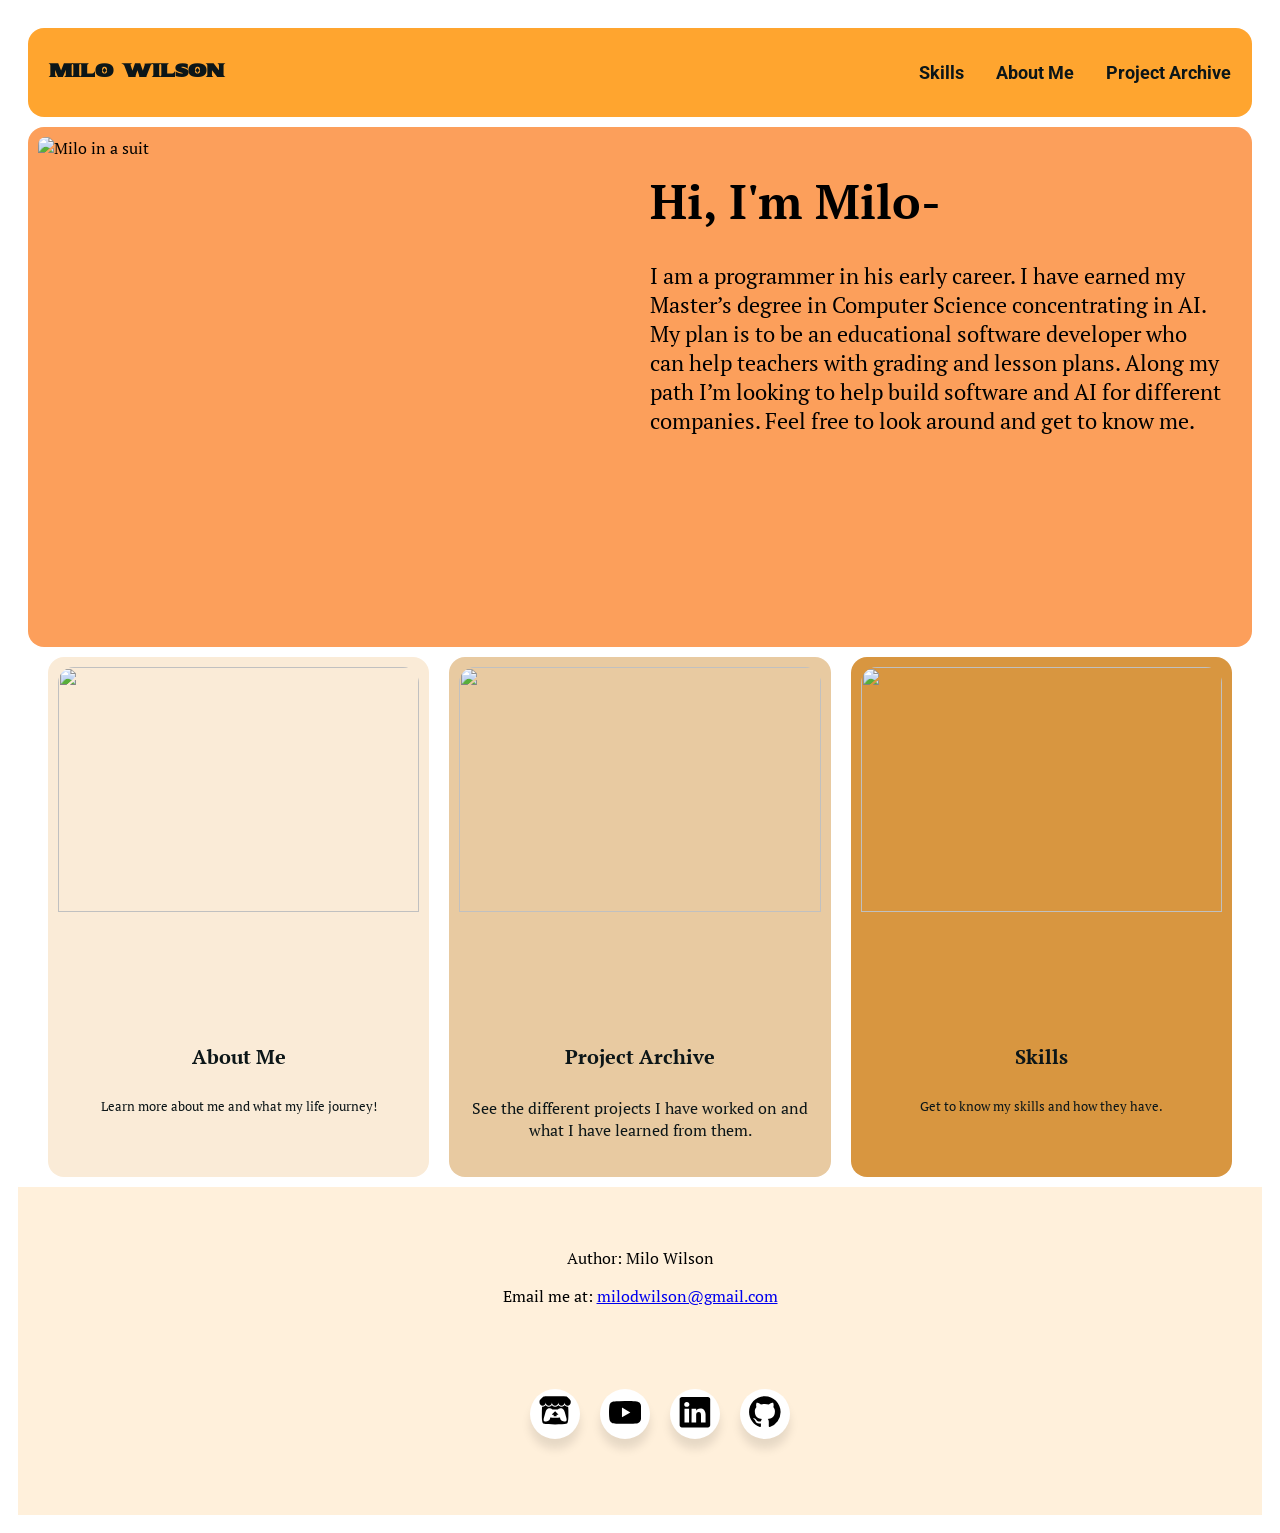
==== commit 9f0433d5: "Changed home page and fixed link issue on homepage" ====
--- a/index.html
+++ b/index.html
@@ -1,104 +1,103 @@
 <!DOCTYPE html>
 <html lang="en">
-<head>
-    <meta charset="UTF-8">
-    <meta name="viewport" content="width=device-width, initial-scale=1.0">
-    <title>Document</title>
-    <link rel = "stylesheet" href="style.css">        
-    <link href="https://fonts.googleapis.com/css2?family=Finlandica:ital,wght@0,400..700;1,400..700&family=PT+Serif:ital,wght@0,400;0,700;1,400;1,700&family=Roboto:ital,wght@0,100..900;1,100..900&family=Sekuya&display=swap" rel="stylesheet">
-</head>
-<body>
-    <!-- Header menu bar -->
-    <header class="header">
-        <h1><a href="index.html">MILO WILSON</a></h1>
-        <h2><a href="project-archive.html"> Project Archive </a></h2>
-        <h2><a href="about-me.html"> About Me </a></h2>
-        <h2><a href="skills.html"> Skills </a></h2>
-        <h2><a href="#pictures"> Photography </a></h2>
-    </header>
+  <head>
+      <meta charset="UTF-8">
+      <meta name="viewport" content="width=device-width, initial-scale=1.0">
+      <title>Milo Wilson - Home</title>
+      <link rel = "stylesheet" href="style.css">        
+      <link href="https://fonts.googleapis.com/css2?family=Finlandica:ital,wght@0,400..700;1,400..700&family=PT+Serif:ital,wght@0,400;0,700;1,400;1,700&family=Roboto:ital,wght@0,100..900;1,100..900&family=Sekuya&display=swap" rel="stylesheet">
+  </head>
+  <body>
+      <!-- Header menu bar -->
+      <header class="header">
+          <h1><a href="index.html">MILO WILSON</a></h1>
+          <h2><a href="project-archive.html"> Project Archive </a></h2>
+          <h2><a href="about-me.html"> About Me </a></h2>
+          <h2><a href="skills.html"> Skills </a></h2>
+      </header>
 
-    <!-- Home box with immage and text -->
-    <div  class="headlinebox">
-        <div class="leftheadlinebox">
-            <img src="/images/IMG_2027.jpeg" alt="Milo in a suit" style="object-position: 50% 15%;">
+      <!-- Home box with immage and text -->
+      <div  class="headlinebox">
+          <div class="leftheadlinebox">
+              <img src="/images/IMG_2027.jpeg" alt="Milo in a suit" style="object-position: 50% 15%;">
+          </div>
+          <div class="rightheadlinebox">
+              <h1>Hi, I'm Milo-</h1>
+              <p>I am a programmer in his early career. I have earned my Master’s degree in Computer Science concentrating in AI. My plan is to be an educational software developer who can help teachers with grading and lesson plans. Along my path I’m looking to help build software and AI for different companies. Feel free to look around and get to know me.</p>
+          </div>
+      </div>
+
+      <!-- Home menu -->
+      <div class="contentbox">
+        <div class="leftcontentbox">
+          <a href="about-me.html"> 
+            <img src="images/IMG_2482.png" alt="" style="object-position: 50% 15%;">
+            <h4>About Me</h4>
+            <p>Learn more about me and what my life journey!</p>
+            <br>
+          </a>
         </div>
-        <div class="rightheadlinebox">
-            <h1>Hi I'm Milo</h1>
-            <p>I am a programmer in his early career looking to make an impact. I have earned my Master’s degree in Computer Science concentrating in AI. My hope is to one day be a software consultant who can help businesses find the right software solutions they need. Feel free to look around and get to know me!</p>
+        <div class="centercontentbox">
+          <a href="project-archive.html">
+            <img src="images/IMG_9592.png" alt="" style="object-position: 50% 0%;">
+            <h4>Project Archive</h4>
+            <p>See the different projects I have worked on and what I have learned from them.</p>
+            <br>
+          </a>
         </div>
-    </div>
+        <div class="rightcontentbox">
+          <a href="skills.html">
+            <img src="images/IMG_7918.png" alt="">
+            <h4>Skills</h4>
+            <p>Get to know my skills and how they have.</p>
+            <br>
+          </a>
+        </div>
+      </div>
+  </body>
 
-    <!-- Home menu -->
-    <div class="contentbox">
-      <div class="leftcontentbox">
-        <a href="about-me.html">
-          <img src="images/IMG_2482.png" alt="" style="object-position: 50% 15%;">
-          <h4>About Me</h4>
-          <p>Learn more about me and what my life journey has been like!</p>
-          <br>
+  <footer>
+    <br>
+    <br>
+    <p>Author: Milo Wilson</p>
+    <p>Email me at: <a href="mailto:milodwilson@gmail.com">milodwilson@gmail.com</a></p>
+    <ul class="wrapper">
+
+      <!--Itch.io Button-->
+      <li class="icon itchio">
+        <span class="tooltip">itch.io</span>
+        <a href="https://milo-wilson.itch.io/" target="_blank" rel="noopener noreferrer">
+          <svg 
+            height="1.8em"
+            fill="currentColor"
+            viewBox="0 0 48 48"
+            xmlns="http://www.w3.org/2000/svg" 
+            class="itchio" 
+          >
+            <path 
+              d="M6.7871 2.2575C4.7672 3.4569.7878 8.0286.75 9.2274v1.9846C.75 13.7276 3.1014 15.9386 5.2363 15.9386c2.5635 0 4.6994-2.1245 4.6995-4.6462 0 2.5216 2.0626 4.6462 4.6264 4.6462 2.5639 0 4.5602-2.1245 4.5602-4.6462 0 2.5216 2.1932 4.6462 4.757 4.6462h.0465c2.5639 0 4.7571-2.1245 4.7571-4.6462 0 2.5216 1.9966 4.6462 4.5601 4.6462 2.5638 0 4.6264-2.1245 4.6264-4.6462 0 2.5216 2.1363 4.6462 4.6995 4.6462 2.135 0 4.4863-2.2106 4.4863-4.7266V9.2274c-.0378-1.1991-4.0172-5.771-6.0366-6.9698C34.7412 2.0372 30.3889 1.999 23.9027 2c-6.4862.0007-15.329.1019-17.1161.2575zm12.3032 12.4962a5.2887 5.2887 90 01-.902 1.1616c-.9678.9462-2.2943 1.5328-3.7566 1.5328a5.375 5.375 90 01-3.7646-1.5335c-.3506-.3434-.6171-.7107-.8611-1.1383l-.0011.0007c-.2438.4284-.5836.7954-.9349 1.1392a5.3784 5.3784 90 01-3.7646 1.5324c-.1762 0-.3597-.0487-.508-.0996-.2061 2.146-.293 4.197-.3239 5.6924l-.0004.0085c-.0038.7594-.0075 1.3839-.0114 2.2514.0397 4.5027-.4459 14.5942 1.9854 17.0737 3.7675.8786 10.7002 1.2785 17.6553 1.281h.0011c6.9549-.0024 13.8876-.4026 17.6551-1.281 2.4312-2.4797 1.9457-12.5711 1.9854-17.074-.0042-.8673-.0075-1.4918-.0114-2.2514l-.0007-.0085c-.0306-1.4957-.1175-3.5465-.3237-5.6925-.1483.0509-.3315.0996-.508.0996a5.3784 5.3784 90 01-3.7646-1.5324c-.3514-.3439-.6911-.7107-.9352-1.1392l-.0011-.0007c-.2442.4277-.5106.7952-.8611 1.1383a5.3747 5.3747 90 01-3.7643 1.5334c-1.4621 0-2.7888-.5869-3.7566-1.5329a5.2887 5.2887 90 01-.902-1.1616 5.2822 5.2822 90 01-.8938 1.1616 5.3765 5.3765 90 01-3.765 1.5332c-.0509 0-.1019-.0023-.1528-.0038h-.0014c-.0509.0015-.1019.0038-.1533.0038a5.3765 5.3765 90 01-3.765-1.5329 5.2826 5.2826 90 01-.8938-1.1616zm-3.8661 4.9991-.0004.0019h.0028c1.531.0033 2.8911 0 4.5763 1.8392 1.3263-.1391 2.7123-.2085 4.0993-.2065h.0011c1.3871-.0019 2.773.0674 4.0994.2065 1.6852-1.8394 3.0454-1.8362 4.5763-1.8392h.0027l-.0004-.0019c.7234 0 3.6169 0 5.6332 5.6629L40.3803 33.1842c1.6049 5.7793-.5138 5.9207-3.1567 5.9256-3.9192-.1459-6.0893-2.9921-6.0893-5.8379-2.1695.3555-4.7003.5333-7.2312.5335h-.0011c-2.531 0-5.062-.1779-7.2312-.5335 0 2.8458-2.1703 5.692-6.0893 5.8379-2.6427-.005-4.7612-.1463-3.1565-5.9256L9.5913 25.4159C11.6076 19.7531 14.5012 19.7531 15.2245 19.7531zm8.678 4.4503v.0011c-.0038.0038-4.1258 3.7894-4.867 5.1359l2.6993-.1081v2.3541c0 .1102 1.0832.0653 2.1676.0151h.0011c1.084.0503 2.1674.0951 2.1674-.0151v-2.3541l2.6993.1081c-.7414-1.3465-4.867-5.1359-4.867-5.1359v-.0011l-.0007.0004z"
+            ></path>
+          </svg>
         </a>
-      </div>
-      <div class="centercontentbox">
-        <a href="project-archive.html">
-          <img src="images/IMG_9592.png" alt="" style="object-position: 50% 0%;">
-          <h4>Project Archive</h4>
-          <p>See the different projects I have worked on and what I have learned from them.</p>
-          <br>
+      </li>
+
+      <!--YouTube Button-->
+      <li class="icon youtube">
+        <span class="tooltip">YouTube</span>
+        <a href="https://www.youtube.com/@milodwilson" target="_blank" rel="noopener noreferrer">
+          <svg
+            height="1.8em"
+            fill="currentColor"
+            viewBox="0 0 48 48"
+            xmlns="http://www.w3.org/2000/svg"
+            class="youtube"
+          >
+            <path
+              d="M24.153 8.997h.267c2.466.009 14.961.099 18.33 1.005a6.03 6.03 90 014.245 4.26c.303 1.14.516 2.649.66 4.206l.03.312.066.78.024.312c.195 2.742.219 5.31.222 5.871v.225c-.003.582-.03 3.324-.246 6.18l-.024.315-.027.312c-.15 1.716-.372 3.42-.705 4.674a6.03 6.03 90 01-4.245 4.26c-3.48.936-16.707 1.002-18.54 1.005h-.426c-.927 0-4.761-.018-8.781-.156l-.51-.018-.261-.012-.513-.021-.513-.021c-3.33-.147-6.501-.384-7.962-.78a6.03 6.03 90 01-4.245-4.257c-.333-1.251-.555-2.958-.705-4.674L.27 32.46l-.024-.312A93 93 90 010 26.04v-.369c.006-.645.03-2.874.192-5.334l.021-.309.009-.156.024-.312.066-.78.03-.312c.144-1.557.357-3.069.66-4.206a6.03 6.03 90 014.245-4.26c1.461-.39 4.632-.63 7.962-.78l.51-.021.516-.018.258-.009.513-.021A300 300 90 0123.574 9zM19.2 18.627v14.454l12.471-7.224z"
+            ></path>
+          </svg>
         </a>
-      </div>
-      <div class="rightcontentbox">
-        <a href="skills.html">
-          <img src="images/IMG_7918.png" alt="">
-          <h4>Skills</h4>
-          <p>Get to know my skills and how they have developed.</p>
-          <br>
-        </a>
-      </div>
-    </div>
-</body>
-
-<footer>
-  <br>
-  <br>
-  <p>Author: Milo Wilson</p>
-  <p>Email me at: <a href="mailto:milodwilson@gmail.com">milodwilson@gmail.com</a></p>
-  <ul class="wrapper">
-
-    <!--Itch.io Button-->
-    <li class="icon itchio">
-      <span class="tooltip">itch.io</span>
-      <a href="https://milo-wilson.itch.io/" target="_blank" rel="noopener noreferrer">
-        <svg 
-          height="1.8em"
-          fill="currentColor"
-          viewBox="0 0 48 48"
-          xmlns="http://www.w3.org/2000/svg" 
-          class="itchio" 
-        >
-          <path 
-            d="M6.7871 2.2575C4.7672 3.4569.7878 8.0286.75 9.2274v1.9846C.75 13.7276 3.1014 15.9386 5.2363 15.9386c2.5635 0 4.6994-2.1245 4.6995-4.6462 0 2.5216 2.0626 4.6462 4.6264 4.6462 2.5639 0 4.5602-2.1245 4.5602-4.6462 0 2.5216 2.1932 4.6462 4.757 4.6462h.0465c2.5639 0 4.7571-2.1245 4.7571-4.6462 0 2.5216 1.9966 4.6462 4.5601 4.6462 2.5638 0 4.6264-2.1245 4.6264-4.6462 0 2.5216 2.1363 4.6462 4.6995 4.6462 2.135 0 4.4863-2.2106 4.4863-4.7266V9.2274c-.0378-1.1991-4.0172-5.771-6.0366-6.9698C34.7412 2.0372 30.3889 1.999 23.9027 2c-6.4862.0007-15.329.1019-17.1161.2575zm12.3032 12.4962a5.2887 5.2887 90 01-.902 1.1616c-.9678.9462-2.2943 1.5328-3.7566 1.5328a5.375 5.375 90 01-3.7646-1.5335c-.3506-.3434-.6171-.7107-.8611-1.1383l-.0011.0007c-.2438.4284-.5836.7954-.9349 1.1392a5.3784 5.3784 90 01-3.7646 1.5324c-.1762 0-.3597-.0487-.508-.0996-.2061 2.146-.293 4.197-.3239 5.6924l-.0004.0085c-.0038.7594-.0075 1.3839-.0114 2.2514.0397 4.5027-.4459 14.5942 1.9854 17.0737 3.7675.8786 10.7002 1.2785 17.6553 1.281h.0011c6.9549-.0024 13.8876-.4026 17.6551-1.281 2.4312-2.4797 1.9457-12.5711 1.9854-17.074-.0042-.8673-.0075-1.4918-.0114-2.2514l-.0007-.0085c-.0306-1.4957-.1175-3.5465-.3237-5.6925-.1483.0509-.3315.0996-.508.0996a5.3784 5.3784 90 01-3.7646-1.5324c-.3514-.3439-.6911-.7107-.9352-1.1392l-.0011-.0007c-.2442.4277-.5106.7952-.8611 1.1383a5.3747 5.3747 90 01-3.7643 1.5334c-1.4621 0-2.7888-.5869-3.7566-1.5329a5.2887 5.2887 90 01-.902-1.1616 5.2822 5.2822 90 01-.8938 1.1616 5.3765 5.3765 90 01-3.765 1.5332c-.0509 0-.1019-.0023-.1528-.0038h-.0014c-.0509.0015-.1019.0038-.1533.0038a5.3765 5.3765 90 01-3.765-1.5329 5.2826 5.2826 90 01-.8938-1.1616zm-3.8661 4.9991-.0004.0019h.0028c1.531.0033 2.8911 0 4.5763 1.8392 1.3263-.1391 2.7123-.2085 4.0993-.2065h.0011c1.3871-.0019 2.773.0674 4.0994.2065 1.6852-1.8394 3.0454-1.8362 4.5763-1.8392h.0027l-.0004-.0019c.7234 0 3.6169 0 5.6332 5.6629L40.3803 33.1842c1.6049 5.7793-.5138 5.9207-3.1567 5.9256-3.9192-.1459-6.0893-2.9921-6.0893-5.8379-2.1695.3555-4.7003.5333-7.2312.5335h-.0011c-2.531 0-5.062-.1779-7.2312-.5335 0 2.8458-2.1703 5.692-6.0893 5.8379-2.6427-.005-4.7612-.1463-3.1565-5.9256L9.5913 25.4159C11.6076 19.7531 14.5012 19.7531 15.2245 19.7531zm8.678 4.4503v.0011c-.0038.0038-4.1258 3.7894-4.867 5.1359l2.6993-.1081v2.3541c0 .1102 1.0832.0653 2.1676.0151h.0011c1.084.0503 2.1674.0951 2.1674-.0151v-2.3541l2.6993.1081c-.7414-1.3465-4.867-5.1359-4.867-5.1359v-.0011l-.0007.0004z"
-          ></path>
-        </svg>
-      </a>
-    </li>
-
-    <!--YouTube Button-->
-    <li class="icon youtube">
-      <span class="tooltip">YouTube</span>
-      <a href="https://www.youtube.com/@milodwilson" target="_blank" rel="noopener noreferrer">
-        <svg
-          height="1.8em"
-          fill="currentColor"
-          viewBox="0 0 48 48"
-          xmlns="http://www.w3.org/2000/svg"
-          class="youtube"
-        >
-          <path
-            d="M24.153 8.997h.267c2.466.009 14.961.099 18.33 1.005a6.03 6.03 90 014.245 4.26c.303 1.14.516 2.649.66 4.206l.03.312.066.78.024.312c.195 2.742.219 5.31.222 5.871v.225c-.003.582-.03 3.324-.246 6.18l-.024.315-.027.312c-.15 1.716-.372 3.42-.705 4.674a6.03 6.03 90 01-4.245 4.26c-3.48.936-16.707 1.002-18.54 1.005h-.426c-.927 0-4.761-.018-8.781-.156l-.51-.018-.261-.012-.513-.021-.513-.021c-3.33-.147-6.501-.384-7.962-.78a6.03 6.03 90 01-4.245-4.257c-.333-1.251-.555-2.958-.705-4.674L.27 32.46l-.024-.312A93 93 90 010 26.04v-.369c.006-.645.03-2.874.192-5.334l.021-.309.009-.156.024-.312.066-.78.03-.312c.144-1.557.357-3.069.66-4.206a6.03 6.03 90 014.245-4.26c1.461-.39 4.632-.63 7.962-.78l.51-.021.516-.018.258-.009.513-.021A300 300 90 0123.574 9zM19.2 18.627v14.454l12.471-7.224z"
-          ></path>
-        </svg>
-      </a>
-    </li>
+      </li>
 
       <!--Linked In Button-->
       <li class="icon linkedin">
@@ -106,17 +105,36 @@
         <a href="https://www.linkedin.com/in/milo-wilson-0049b21b9/" target="_blank" rel="noopener noreferrer">
           <svg
             xmlns="http://www.w3.org/2000/svg"
-            height="1.2em"
+            height="1.8em"
             fill="currentColor"
             class="bi bi-linkedin"
             viewBox="0 0 48 48"
           >
             <path
-              d="M1 6.4137C1 4.5281 2.5669 3 4.5001 3h40.6608C47.0941 3 48.661 4.5281 48.661 6.4137v40.8335c0 1.8856-1.5669 3.4137-3.5001 3.4137H4.5001C2.5669 50.661 1 49.1328 1 47.2472zm14.7243 36.4845V21.3763H8.5721v21.5219zm-3.5746-24.462c2.4933 0 4.0452-1.6503 4.0452-3.7176-.0447-2.112-1.549-3.7176-3.9976-3.7176S8.1491 12.6096 8.1491 14.7186c0 2.0673 1.552 3.7176 3.9529 3.7176zm14.62 24.462V30.8787c0-.6434.0477-1.2868.2383-1.7456.5153-1.2839 1.692-2.6154 3.6699-2.6154 2.5886 0 3.6222 1.972 3.6222 4.8674v11.5131h7.1521V30.554c0-6.613-3.5269-9.6871-8.2334-9.6871-3.795 0-5.4959 2.0852-6.4491 3.5537v.0745h-.0477l.0477-.0745V21.3763h-7.1491c.0894 2.0196 0 21.5219 0 21.5219z"
+              d="M.95 6.093C.95 4.3017 2.4386 2.85 4.2751 2.85h38.6278C44.7394 2.85 46.2279 4.3017 46.2279 6.093v38.7918c0 1.7913-1.4886 3.243-3.3251 3.243H4.2751C2.4386 48.1279.95 46.6762.95 44.8848zm13.9881 34.6603V20.3075H8.1435v20.4458zm-3.3959-23.2389c2.3686 0 3.8429-1.5678 3.8429-3.5317-.0425-2.0064-1.4715-3.5317-3.7977-3.5317S7.7416 11.9791 7.7416 13.9827c0 1.9639 1.4744 3.5317 3.7553 3.5317zm13.889 23.2389V29.3348c0-.6112.0453-1.2225.2264-1.6583.4895-1.2197 1.6074-2.4846 3.4864-2.4846 2.4592 0 3.4411 1.8734 3.4411 4.624v10.9374h6.7945V29.0263c0-6.2824-3.3506-9.2027-7.8217-9.2027-3.6052 0-5.2211 1.9809-6.1266 3.376v.0708h-.0453l.0453-.0708V20.3075h-6.7916c.0849 1.9186 0 20.4458 0 20.4458z"
             ></path>
           </svg>
         </a>
       </li>
+
+      <!--GitHub Button-->
+      <li class="icon github">
+        <span class="tooltip">GitHub</span>
+        <a href="https://github.com/M-d-Wilson" target="_blank" rel="noopener noreferrer">
+          <svg
+            xmlns="http://www.w3.org/2000/svg"
+            height="1.8em"
+            fill="currentColor"
+            class="github"
+            viewBox="0 0 48 48"
+          >
+            <path
+              d="M23.4706 2C10.5584 2 .1 12.4584.1 25.3706c0 10.3415 6.6898 19.0762 15.9796 22.1728 1.1685.2045 1.6067-.4967 1.6067-1.1101 0-.5551-.0293-2.3955-.0293-4.3528-5.8719 1.0809-7.3909-1.4315-7.8583-2.7461-.263-.6719-1.4022-2.7461-2.3955-3.3011-.8179-.4382-1.9865-1.5191-.0293-1.5483 1.8404-.0293 3.155 1.6943 3.5932 2.3955 2.1034 3.5348 5.4629 2.5415 6.8067 1.928.2045-1.5191.8179-2.5415 1.4899-3.1258-5.1999-.5842-10.6336-2.6-10.6336-11.5392 0-2.5415.9056-4.6449 2.3955-6.2808-.2337-.5842-1.0516-2.9798.2337-6.1932 0 0 1.9573-.6135 6.4269 2.3955 1.8696-.5258 3.8561-.7888 5.8426-.7888s3.973.263 5.8426.7888c4.4697-3.0382 6.4269-2.3955 6.4269-2.3955 1.2853 3.2135.4674 5.6089.2337 6.1932 1.4899 1.6359 2.3955 3.71 2.3955 6.2808 0 8.9685-5.4629 10.9549-10.6628 11.5392.8472.7304 1.5775 2.1326 1.5775 4.3235 0 3.1258-.0293 5.6382-.0293 6.4269 0 .6135.4382 1.3438 1.6067 1.1101A23.3997 23.3997 90 0046.8411 25.3706c0-12.9122-10.4584-23.3706-23.3706-23.3706"
+            ></path>
+          </svg>
+        </a>
+      </li>
+
     </ul>
   </footer>
 </html>
--- a/style.css
+++ b/style.css
@@ -14,10 +14,9 @@
     background-color: rgba(255, 145, 0, 0.816);
     padding: 5px;
     border-radius: 16px;
-    border: #0000004e;
+    border: #0c1618ff;
     margin: 10px;
   }
-  
   .header h1, h1:visited{
     float: left;
     font-family: "Sekuya", system-ui;
@@ -27,17 +26,14 @@
     text-decoration: none;
     font-size: 18px;
   }
-  
   .header h1.hover {
     background-color: #ff0022c7;
     color: inherit;
   }
-  
   .header h1.active {
     background-color: #ff002250;
     color: inherit;
   }
-
   .header h2 {
     float: right;
     font-family: "Roboto", sans-serif;
@@ -47,17 +43,14 @@
     text-decoration: none;
     font-size: 18px;
   }
-  
   .header h2:hover {
     background-color: #ff0022c7;
     color: black;
   }
-  
   .header h2.active {
     background-color: #ff002250;
     color: #0c1618ff;
   }
-
   .header a, a:visited, a:hover, a:focus, a:active {
     color: inherit;
     text-decoration: none;
@@ -93,39 +86,38 @@
   width:  100%;
   height: 100%;
   object-fit: contain;
-  display: inline-block;
-}
-
+  display: block;
+}
 .leftheadlinebox p { /* Rignt side of the box that all the Headline elements are in*/
-  width:  100%;
-  padding: 10px;
-  font-size: x-large;
-  display: inline-block;
-  justify-content: center; /* Horizontal center */
-  align-items: center;     /* Vertical center */
-  object-fit: contain;
-}
-
+  width:  95%;
+  padding: 10px;
+  font-size: clamp(.5rem, 2vw, 1.4rem);
+  display: block;
+  justify-content: center; /* Horizontal center */
+  align-items: center;     /* Vertical center */
+  object-fit: contain;
+}
 .leftheadlinebox h1 { /* Rignt side of the box that all the Headline elements are in*/
   width:  -10px;
   height: 10%;
-  padding: 10px;
-  font-style: bolder;
-  font-size: 50px;
-  display: inline-block;
-  justify-content: center; /* Horizontal center */
-  align-items: center;     /* Vertical center */
-  object-fit: contain;
-
-}
-
+  padding-left: 10px;
+  padding-top: -5px;
+  font-size: clamp(2rem, 5vw, 3rem);
+  display: block;
+  justify-content: center; /* Horizontal center */
+  align-items: center;     /* Vertical center */
+  object-fit: contain;
+
+}
 .leftheadlinebox img {
   border-radius: 8px;
   width:  100%;
   height: 100%;
   object-fit: cover;
-  display: inline-block;
-}
+  display: block;
+  margin: 0 auto;
+}
+
 .centerheadlinebox { /* Center side of the box that all the Headline elements are in*/
   border-radius: 8px;
   width:  100%;
@@ -137,40 +129,37 @@
 .rightheadlinebox { /* Rignt side of the box that all the Headline elements are in*/
 width:  100%;
 height: 100%;
-padding: 10px;
-display: inline-block;
+display: block;
 object-fit: contain;
 }
-
 .rightheadlinebox p { /* Rignt side of the box that all the Headline elements are in*/
-  width:  100%;
-  padding: 10px;
-  font-size: x-large;
-  display: inline-block;
-  justify-content: center; /* Horizontal center */
-  align-items: center;     /* Vertical center */
-  object-fit: contain;
-}
-
+  width:  95%;
+  padding: 10px;
+  font-size: clamp(.5rem, 2vw, 1.4rem);
+  display: block;
+  justify-content: center; /* Horizontal center */
+  align-items: center;     /* Vertical center */
+  object-fit: contain;
+}
 .rightheadlinebox h1 { /* Rignt side of the box that all the Headline elements are in*/
   width:  -10px;
   height: 10%;
-  padding: 10px;
-  font-style: bolder;
-  font-size: 50px;
-  display: inline-block;
-  justify-content: center; /* Horizontal center */
-  align-items: center;     /* Vertical center */
-  object-fit: contain;
-
-}
-
+  padding-left: 10px;
+  padding-top: -5px;
+  font-size: clamp(2rem, 5vw, 3rem);
+  display: block;
+  justify-content: center; /* Horizontal center */
+  align-items: center;     /* Vertical center */
+  object-fit: contain;
+
+}
 .rightheadlinebox img {
   border-radius: 8px;
   width:  100%;
   height: 100%;
   object-fit: cover;
-  display: inline-block;
+  display: block;
+  margin: 0 auto;
 }
 
 footer {
@@ -189,7 +178,7 @@
   border: 10px;
   height: 500px;
   padding: 10px;
-  object-fit: contain;
+  object-fit: fill;
   background-color: #fc9f5bff;
   overflow: hidden; 
   border-radius: 16px;
@@ -202,7 +191,7 @@
   border: 10px;
   height: 500px;
   padding: 10px;
-  object-fit: contain;
+  object-fit: fill;
   background-color: #fc9f5bff;
   overflow: hidden; 
   border-radius: 16px;
@@ -222,7 +211,6 @@
   overflow: clip;
 
 }
-
 .contentbox img {
   border-radius: 8px;
   width: 100%;
@@ -234,15 +222,20 @@
   justify-content: center; /* Horizontal center */
   align-items: center;     /* Vertical center */
 }
-
 .contentbox h4 {
+  color: #0c1618ff;
+  text-decoration: none;
   font-style: bolder;
   font-size: 20px;
   display: flex;
   justify-content: center; /* Horizontal center */
-  align-items: center;     /* Vertical center */}
+  align-items: center;     /* Vertical center */
+
+}
 
 .contentbox p {
+  color: #0c1618ff;
+  text-decoration: none;
   font-style: bolder;
   font-size: medium;
   display: flex;
@@ -250,6 +243,10 @@
   align-items: center;     /* Vertical center */
   text-align: center;
 
+}
+.contentbox a{
+  color: #0c1618ff;
+  text-decoration: none;
 }
 
 .rightcontentbox{ /* Right side of the box that holds content elements*/
@@ -310,12 +307,10 @@
   align-items: center;
 
 }
-
 .skillblocks div {
   display: flex;
   align-items: center;
 }
-
 .skillblocks img{
   display: inline-block;
   object-fit:contain;
@@ -323,7 +318,6 @@
   height: 50px;
   margin: 5px;
 }
-
 .skillblocks h3{
   flex: 1;
   display: inline-block;
@@ -334,28 +328,60 @@
   width: max-content-50;
   height: 25px;
 }
-
 .skillblocks p{
   margin: 5px;
 }
 
 /* --------- Project archive --------- */
 .project{
+  justify-content:center;
+  border-radius: 16px;
+  border: 3px solid;
+  background-color: #fc9f5bff;
+  max-width: 75%;
+  margin: 10px auto;
+}
+.project div{
+  margin: 5px;
+  justify-content: center;
+}
+.project summary{
+  text-align: center;
+  font-weight: bold;
+  font-size: large;
+}
+.project details{
+  margin: 5px;
+  padding: 15px;
+}
+.project img{
+  display: block;
+  margin: 0 auto;
+  width: 50%;
+  height: 10%;
+  border-radius: 8px;
+}
+.project p {
   width: 80%;
-}
-
-.project li{
-  align-items: center;
-}
-
+  margin: 0 auto;
+}
+.project h3{
+  text-align: center;
+  width: 80%;
+  margin: 0 auto;
+}
 .project ul {
   display: grid;
-  justify-content: center;
   margin: 5%;
 }
-
-
-
+.project iframe{
+  display: flex;
+  border-radius: 8px;
+  border: solid 1px;
+  margin-left: 10%;
+  width: 100vh;
+  height: 60vh;
+}
 /* Got code from https://uiverse.io/david-mohseni/brave-shrimp-86 */
 .wrapper {
   display: inline-flex;
@@ -434,6 +460,13 @@
   background: #0077B5;
   color: #fff;
 }
+
+.wrapper .github:hover,
+.wrapper .github:hover .tooltip,
+.wrapper .github:hover .tooltip::before {
+  background: #8534F3;
+  color: #fff;
+}
 .wrapper .icon a {
   color: inherit;
   text-decoration: none;
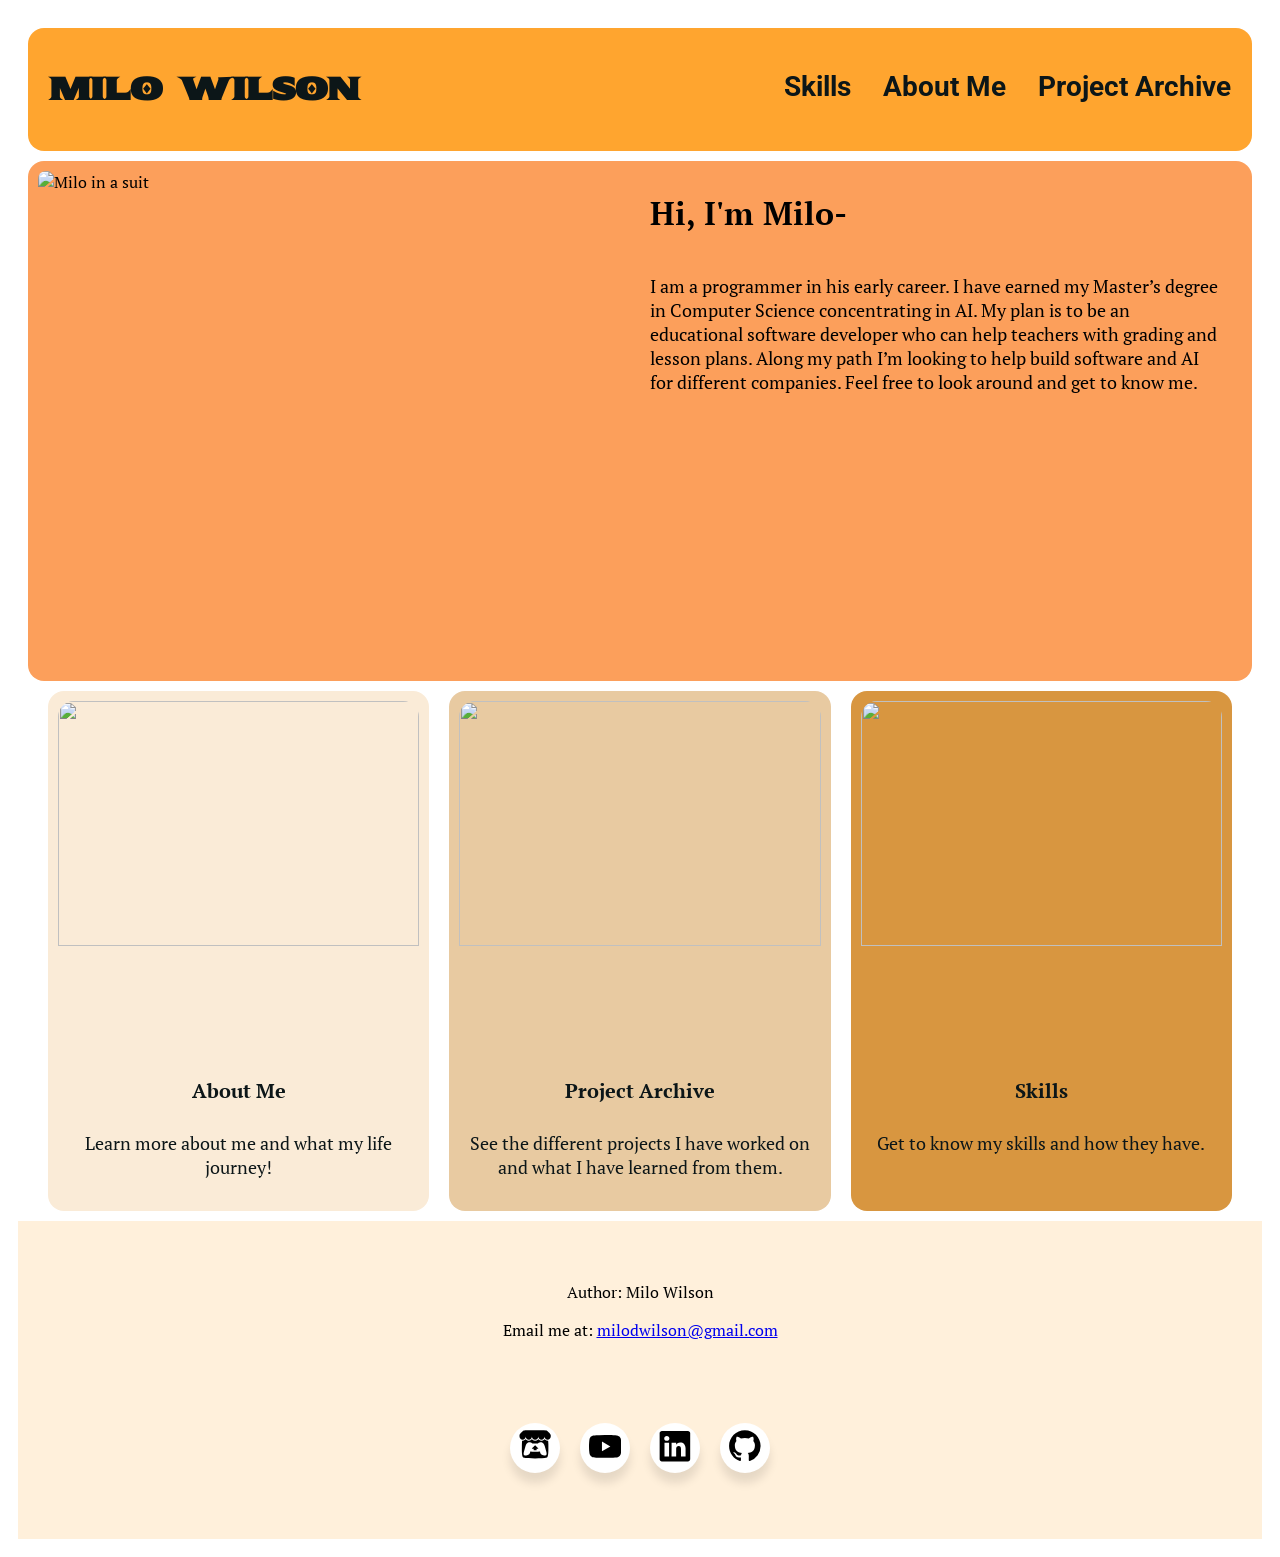
==== commit 6a40d73c: "Did edits to about me. Changed the UI for mobile for remaining pages. Will update live website to th" ====
--- a/index.html
+++ b/index.html
@@ -4,7 +4,7 @@
       <meta charset="UTF-8">
       <meta name="viewport" content="width=device-width, initial-scale=1.0">
       <title>Milo Wilson - Home</title>
-      <link rel = "stylesheet" href="style.css">        
+      <link rel = "stylesheet" href="index.css">        
       <link href="https://fonts.googleapis.com/css2?family=Finlandica:ital,wght@0,400..700;1,400..700&family=PT+Serif:ital,wght@0,400;0,700;1,400;1,700&family=Roboto:ital,wght@0,100..900;1,100..900&family=Sekuya&display=swap" rel="stylesheet">
   </head>
   <body>
@@ -46,6 +46,33 @@
           </a>
         </div>
         <div class="rightcontentbox">
+          <a href="skills.html">
+            <img src="images/IMG_7918.png" alt="">
+            <h4>Skills</h4>
+            <p>Get to know my skills and how they have.</p>
+            <br>
+          </a>
+        </div>
+      </div>
+      <!-- Home menu mobile -->
+      <div class="contentboxmobilewraper">
+        <div class="contentboxmobile" style="background-color: antiquewhite;">
+          <a href="about-me.html">
+            <img src="images/IMG_2482.png" alt="">
+            <h4>About Me</h4>
+            <p>Learn more about me and what my life journey!</p>
+            <br>
+          </a> 
+        </div>
+        <div class="contentboxmobile" style="background-color: rgb(232, 202, 161);">
+          <a href="project-archive.html">
+            <img src="images/IMG_9592.png" alt="">
+            <h4>Project Archive</h4>
+            <p>See the different projects I have worked on and what I have learned from them.</p>
+            <br>
+          </a>
+        </div>
+        <div class="contentboxmobile" style="background-color: rgb(216, 150, 64);">
           <a href="skills.html">
             <img src="images/IMG_7918.png" alt="">
             <h4>Skills</h4>
--- a/index.css
+++ b/index.css
@@ -0,0 +1,466 @@
+/* --------- Home Page --------- */
+.headlinebox { /* Box that all the Headline elements are in*/
+    margin: 10px; /* Gives items space between*/
+    width:  -10px;
+    border: 10px;
+    height: 500px;
+    padding: 10px;
+    object-fit: contain;
+    background-color: #fc9f5bff;
+    overflow: hidden; 
+    border-radius: 16px;
+    display: flex;
+}
+
+.leftheadlinebox { /* Left side of the box that all the Headline elements are in*/
+    border-radius: 8px;
+    width:  100%;
+    height: 100%;
+    object-fit: contain;
+    display: block;
+}
+.leftheadlinebox p { /* Rignt side of the box that all the Headline elements are in*/
+    width:  95%;
+    padding: 10px;
+    font-size: 18px;
+    display: block;
+    justify-content: center; /* Horizontal center */
+    align-items: center;     /* Vertical center */
+    object-fit: contain;
+}
+.leftheadlinebox h1 { /* Rignt side of the box that all the Headline elements are in*/
+    width:  -10px;
+    height: 10%;
+    padding-left: 10px;
+    padding-top: -5px;
+    font-size: clamp(2rem, 5vw, 3rem);
+    display: block;
+    justify-content: center; /* Horizontal center */
+    align-items: center;     /* Vertical center */
+    object-fit: contain;
+
+}
+.leftheadlinebox img {
+    border-radius: 8px;
+    width:  100%;
+    height: 100%;
+    object-fit: cover;
+    display: block;
+    margin: 0 auto;
+}
+
+.centerheadlinebox { /* Center side of the box that all the Headline elements are in*/
+    border-radius: 8px;
+    width:  100%;
+    height: 100%;
+    display: inline-block;
+    object-fit: fill;
+}
+
+.rightheadlinebox { /* Rignt side of the box that all the Headline elements are in*/
+    width:  100%;
+    height: 100%;
+    display: block;
+    object-fit: contain;
+}
+.rightheadlinebox p { /* Rignt side of the box that all the Headline elements are in*/
+    width:  95%;
+    padding: 10px;
+    font-size: 18px;
+    display: block;
+    justify-content: center; /* Horizontal center */
+    align-items: center;     /* Vertical center */
+    object-fit: contain;
+}
+.rightheadlinebox h1 { /* Rignt side of the box that all the Headline elements are in*/
+    width:  -10px;
+    height: 10%;
+    padding-left: 10px;
+    padding-top: -5px;
+    font-size: 32px;
+    display: block;
+    justify-content: center; /* Horizontal center */
+    align-items: center;     /* Vertical center */
+    object-fit: contain;
+}
+.rightheadlinebox img {
+    border-radius: 8px;
+    width:  100%;
+    height: 100%;
+    object-fit: cover;
+    display: block;
+    margin: 0 auto;
+}
+
+.contentbox {
+    margin: 10px; /* Gives items space between*/
+    width: -10px;
+    border: 10px;
+    height: 500px;
+    padding: 10px;
+    border-radius: 16px;
+    display: flex;
+    justify-content: center; /* Horizontal center */
+    align-items: center;     /* Vertical center */
+    overflow: clip;
+}
+.contentbox img {
+    border-radius: 8px;
+    width: 100%;
+    height: 70%;
+    object-fit: cover;
+    overflow: clip;
+    border-radius: 16px;
+    display: flex;
+    justify-content: center; /* Horizontal center */
+    align-items: center;     /* Vertical center */
+}
+.contentbox h4 {
+    color: #0c1618ff;
+    text-decoration: none;
+    font-style: bolder;
+    font-size: 20px;
+    display: flex;
+    justify-content: center; /* Horizontal center */
+    align-items: center;     /* Vertical center */
+}
+.contentbox p {
+    color: #0c1618ff;
+    text-decoration: none;
+    font-style: bolder;
+    font-size: 18px;
+    display: flex;
+    justify-content: center; /* Horizontal center */
+    align-items: center;     /* Vertical center */
+    text-align: center;
+}
+.contentbox a{
+    color: #0c1618ff;
+    text-decoration: none;
+}
+
+.rightcontentbox{ /* Right side of the box that holds content elements*/
+    margin: 10px; /* Gives items space between*/
+    width: 30%;
+    height: 500px;
+    padding: 10px;
+    display: inline-block;
+    object-fit: contain;
+    background-color: rgb(216, 150, 64);
+    border-radius: 16px;
+}
+.rightcontentbox p{
+    font-size: 18px;
+}
+.rightcontentbox h1{
+    font-size: 32px;
+}
+
+.centercontentbox{ /* Center side of the box that holds content elements*/
+    margin: 10px; /* Gives items space between*/
+    width: 30%;
+    height: 500px;
+    padding: 10px;
+    display: inline-block;
+    object-fit: contain;
+    background-color: rgb(232, 202, 161);
+    border-radius: 16px;
+}
+
+.leftcontentbox{ /* Left side of the box that holds content elements*/
+    margin: 10px; /* Gives items space between*/
+    width: 30%;
+    height: 500px;
+    padding: 10px;
+    display: inline-block;
+    object-fit: contain;
+    background-color: antiquewhite;
+    border-radius: 16px;
+}
+.leftcontentbox p{
+    font-size: 18px;
+}
+.leftcontentbox h1{
+    font-size: 32px;
+}
+
+.contentboxmobilewraper{
+    display: none;
+}
+
+.contentboxmobile {
+    display: none;
+}
+.contentboxmobile a {
+    display: none;
+}
+.contentboxmobile img {
+    display: none;
+}
+.contentboxmobile h4 {
+    display: none;
+}
+.contentboxmobile p {
+    display: none;
+}
+
+/* --------- Mobile --------- */
+@media (max-width: 768px) {
+    /* --------- Mobile Home Page Adjustments --------- */
+    .headlinebox{
+        height: 350px;
+    }
+    .rightheadlinebox h1{
+        font-size: 20px;
+    }
+    .rightheadlinebox p{
+        font-size: 12px;
+    }
+    .leftheadlinebox image{
+        height: auto;
+    }
+
+    .contentbox{
+        display: none; 
+    }
+
+    .contentboxmobilewraper{
+        display: flex;
+        flex-direction: column;
+        align-items: center;
+      }
+    
+    .contentboxmobile {
+        width: 65%;
+        min-height: 100px;
+        margin: 10px;
+        padding: 10px;
+        display: flex;
+        flex-direction: column;
+        align-items: center;
+        background-color: rgb(216, 150, 64);
+        border-radius: 16px;
+        box-sizing: border-box;
+    }
+    .contentboxmobile a {
+        color: inherit;
+        text-decoration: none;
+        display: block;
+    }
+    .contentboxmobile img {
+        width: 80%;
+        height: 200px;
+        object-fit: cover;
+        border-radius: 16px;
+        display: block;
+        margin: 0 auto;
+    }
+    .contentboxmobile h4 {
+        color: #0c1618ff;
+        font-size: 20px;
+        font-weight: bold;
+        text-align: center;
+        margin: 10px 0 5px;
+        display: block;
+    }
+    .contentboxmobile p {
+        display: block;
+        color: #0c1618ff;
+        font-size: 12px;
+        text-align: center;
+        margin: 5px 0 10px;
+    }
+    
+    /* --------- Mobile Header Adjustments --------- */
+
+    .header h1 {
+        font-size: 28px;
+        float: none;
+        display: block;
+        width: 100%;
+        box-sizing: border-box;
+        margin: 0;
+        padding: 5px;
+        font-size: clamp(22px, 5vw, 36px);
+
+    }
+    .header h2 {
+      float: none;
+      display: block;
+      width: 100%;
+      box-sizing: border-box;
+      margin: 0;
+      padding: 5px;
+      font-size: 20px;
+    }
+  }
+
+/* --------- Header, Footer, and Body --------- */
+.header {
+    overflow: hidden;
+    top: 10px;
+    background-color: rgba(255, 145, 0, 0.816);
+    padding: 5px;
+    border-radius: 16px;
+    border: #0c1618ff;
+    margin: 10px;
+}
+    .header h1, h1:visited{
+        float: left;
+        font-family: "Sekuya", system-ui;
+        color: #0c1618ff;
+        text-align: center;
+        padding: 14px 16px;
+        text-decoration: none;
+        font-size: 32px;
+    }
+    .header h1.hover {
+        background-color: #ff0022c7;
+        color: inherit;
+    }
+    .header h1.active {
+        background-color: #ff002250;
+        color: inherit;
+    }
+    .header h2 {
+        float: right;
+        font-family: "Roboto", sans-serif;
+        color: #0c1618ff;
+        text-align: center;
+        padding: 14px 16px;
+        text-decoration: none;
+        font-size: 28px;
+    }
+    .header h2:hover {
+        background-color: #ff0022c7;
+        color: black;
+    }
+    .header h2.active {
+        background-color: #ff002250;
+        color: #0c1618ff;
+    }
+    .header a, a:visited, a:hover, a:focus, a:active {
+        color: inherit;
+        text-decoration: none;
+    }
+
+/*Sets anything labled "body" to have that background color*/
+body{
+  /*Cite Background Info*/
+  background-image: url("images/output-onlinepngtools (1).png");
+  background-repeat: no-repeat; /*Stops the background from repeating if the background does not fill the page*/
+  background-attachment: fixed; /*Makes the background streatch to the end of the page and not move with the page*/
+  background-position: center; /*Centers the immage*/
+  background-size: cover; /*Makes the background size shift as needed*/
+  font-family: "PT Serif", serif;
+  padding: 10px;
+}
+
+footer {
+    top: 10px;
+    width: 100%;
+    text-align: center;
+    font: 22px;
+    background-color: rgba(255, 235, 205, 0.715);
+    color: black;
+  }
+
+
+/* Got code from https://uiverse.io/david-mohseni/brave-shrimp-86 */
+.wrapper {
+    display: inline-flex;
+    list-style: none;
+    width: 100%;
+    padding: 40px;
+    font-family: "Poppins", sans-serif;
+    box-sizing: border-box;
+    justify-content: center;
+}
+    .wrapper .icon {
+        position: relative;
+        background: #fff;
+        border-radius: 50%;
+        margin: 10px;
+        width: 50px;
+        height: 50px;
+        font-size: 18px;
+        display: flex;
+        justify-content: center;
+        align-items: center;
+        flex-direction: column;
+        box-shadow: 0 10px 10px rgba(0, 0, 0, 0.1);
+        cursor: pointer;
+        transition: all 0.2s cubic-bezier(0.68, -0.55, 0.265, 1.55);
+    }
+    .wrapper .tooltip {
+        position: absolute;
+        top: 0;
+        font-size: 14px;
+        background: #fff;
+        color: #fff;
+        padding: 5px 8px;
+        border-radius: 5px;
+        box-shadow: 0 10px 10px rgba(0, 0, 0, 0.1);
+        opacity: 0;
+        pointer-events: none;
+        transition: all 0.3s cubic-bezier(0.68, -0.55, 0.265, 1.55);
+    }
+    .wrapper .tooltip::before {
+        position: absolute;
+        content: "";
+        height: 8px;
+        width: 8px;
+        background: #fff;
+        bottom: -3px;
+        left: 50%;
+        transform: translate(-50%) rotate(45deg);
+        transition: all 0.3s cubic-bezier(0.68, -0.55, 0.265, 1.55);
+    }
+    .wrapper .icon:hover .tooltip {
+        top: -45px;
+        opacity: 1;
+        visibility: visible;
+        pointer-events: auto;
+    }
+    .wrapper .icon:hover span,
+    .wrapper .icon:hover .tooltip {
+        text-shadow: 0px -1px 0px rgba(0, 0, 0, 0.1);
+    }
+    .wrapper .itchio:hover,
+    .wrapper .itchio:hover .tooltip,
+    .wrapper .itchio:hover .tooltip::before {
+        background: #fa5c5c;
+        color: #fff;
+    }
+    .wrapper .youtube:hover,
+    .wrapper .youtube:hover .tooltip,
+    .wrapper .youtube:hover .tooltip::before {
+        background: #CD201F;
+        color: #fff;
+    }
+    .wrapper .linkedin:hover,
+    .wrapper .linkedin:hover .tooltip,
+    .wrapper .linkedin:hover .tooltip::before {
+        background: #0077B5;
+        color: #fff;
+    }
+
+    .wrapper .github:hover,
+    .wrapper .github:hover .tooltip,
+    .wrapper .github:hover .tooltip::before {
+        background: #8534F3;
+        color: #fff;
+    }
+    .wrapper .icon a {
+        color: inherit;
+        text-decoration: none;
+    }
+    .wrapper .icon a:visited {
+        color: inherit;
+    }
+    .wrapper .icon a:hover {
+        color: inherit;
+    }
+    .wrapper .icon a:active {
+        color: inherit;
+    }
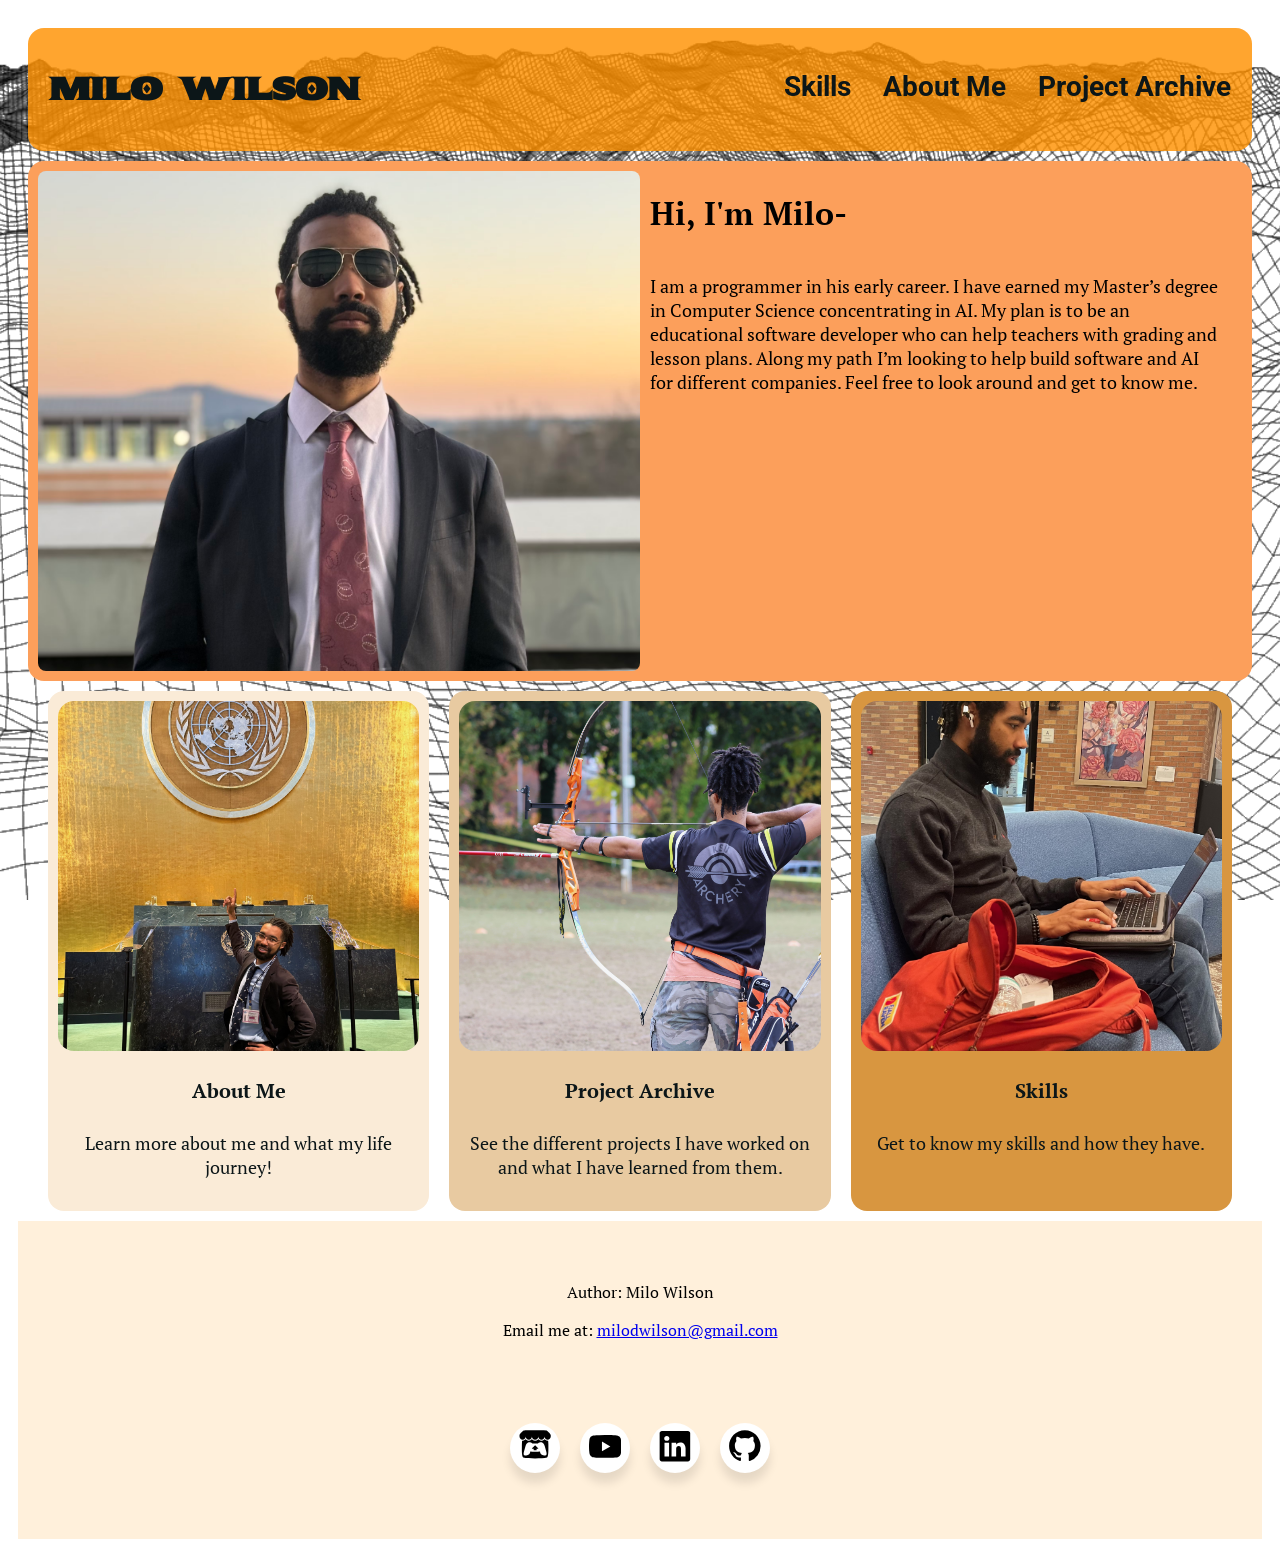
==== commit 72ba47e9: "Changed images to .avif to help load times" ====
--- a/index.html
+++ b/index.html
@@ -19,7 +19,7 @@
       <!-- Home box with immage and text -->
       <div  class="headlinebox">
           <div class="leftheadlinebox">
-              <img src="/images/IMG_2027.jpeg" alt="Milo in a suit" style="object-position: 50% 15%;">
+              <img src="live-images/home-hero.avif" alt="Milo in a suit" style="object-position: 50% 15%;">
           </div>
           <div class="rightheadlinebox">
               <h1>Hi, I'm Milo-</h1>
@@ -31,7 +31,7 @@
       <div class="contentbox">
         <div class="leftcontentbox">
           <a href="about-me.html"> 
-            <img src="images/IMG_2482.png" alt="" style="object-position: 50% 15%;">
+            <img src="live-images/home-menu-1.avif" alt="" style="object-position: 50% 15%;">
             <h4>About Me</h4>
             <p>Learn more about me and what my life journey!</p>
             <br>
@@ -39,7 +39,7 @@
         </div>
         <div class="centercontentbox">
           <a href="project-archive.html">
-            <img src="images/IMG_9592.png" alt="" style="object-position: 50% 0%;">
+            <img src="live-images/home-menu-2.avif" alt="" style="object-position: 50% 0%;">
             <h4>Project Archive</h4>
             <p>See the different projects I have worked on and what I have learned from them.</p>
             <br>
@@ -47,7 +47,7 @@
         </div>
         <div class="rightcontentbox">
           <a href="skills.html">
-            <img src="images/IMG_7918.png" alt="">
+            <img src="live-images/home-menu-3.avif" alt="">
             <h4>Skills</h4>
             <p>Get to know my skills and how they have.</p>
             <br>
@@ -58,7 +58,7 @@
       <div class="contentboxmobilewraper">
         <div class="contentboxmobile" style="background-color: antiquewhite;">
           <a href="about-me.html">
-            <img src="images/IMG_2482.png" alt="">
+            <img src="live-images/home-menu-1.avif" alt="">
             <h4>About Me</h4>
             <p>Learn more about me and what my life journey!</p>
             <br>
@@ -66,7 +66,7 @@
         </div>
         <div class="contentboxmobile" style="background-color: rgb(232, 202, 161);">
           <a href="project-archive.html">
-            <img src="images/IMG_9592.png" alt="">
+            <img src="live-images/home-menu-2.avif" alt="">
             <h4>Project Archive</h4>
             <p>See the different projects I have worked on and what I have learned from them.</p>
             <br>
@@ -74,7 +74,7 @@
         </div>
         <div class="contentboxmobile" style="background-color: rgb(216, 150, 64);">
           <a href="skills.html">
-            <img src="images/IMG_7918.png" alt="">
+            <img src="live-images/home-menu-3.avif" alt="">
             <h4>Skills</h4>
             <p>Get to know my skills and how they have.</p>
             <br>
--- a/index.css
+++ b/index.css
@@ -347,7 +347,7 @@
 /*Sets anything labled "body" to have that background color*/
 body{
   /*Cite Background Info*/
-  background-image: url("images/output-onlinepngtools (1).png");
+  background-image: url("live-images/background-1.avif");
   background-repeat: no-repeat; /*Stops the background from repeating if the background does not fill the page*/
   background-attachment: fixed; /*Makes the background streatch to the end of the page and not move with the page*/
   background-position: center; /*Centers the immage*/
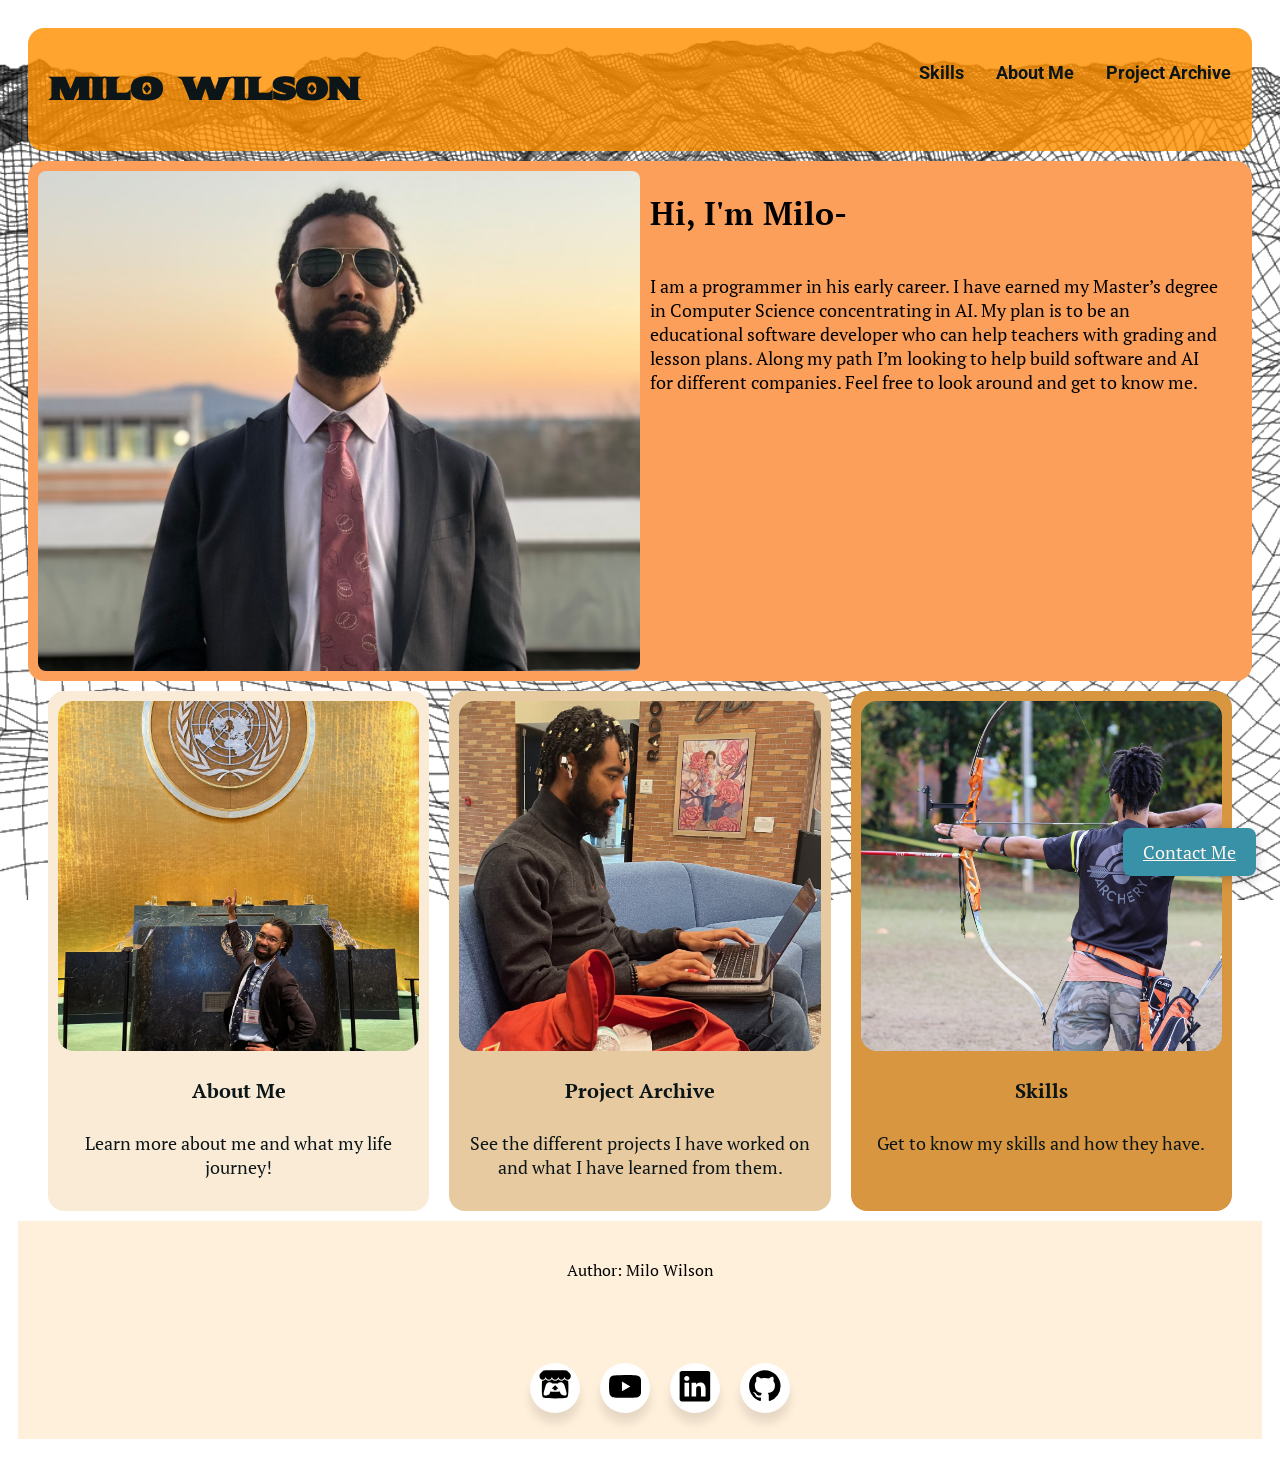
==== commit fde9ec91: "Finished a lot of visual updates. Added Contact Me and Contact me button to all screens. Going to up" ====
--- a/index.html
+++ b/index.html
@@ -83,11 +83,12 @@
       </div>
   </body>
 
+    <!-- Contact Me -->
+    <a href="contact-me.html" class="contact-button">Contact Me</a>
+      
   <footer>
     <br>
-    <br>
     <p>Author: Milo Wilson</p>
-    <p>Email me at: <a href="mailto:milodwilson@gmail.com">milodwilson@gmail.com</a></p>
     <ul class="wrapper">
 
       <!--Itch.io Button-->
--- a/index.css
+++ b/index.css
@@ -155,6 +155,9 @@
 .rightcontentbox h1{
     font-size: 32px;
 }
+.rightcontentbox:hover {
+    animation: hop 0.4s ease;
+}
 
 .centercontentbox{ /* Center side of the box that holds content elements*/
     margin: 10px; /* Gives items space between*/
@@ -166,6 +169,9 @@
     background-color: rgb(232, 202, 161);
     border-radius: 16px;
 }
+.centercontentbox:hover {
+    animation: hop 0.4s ease;
+}
 
 .leftcontentbox{ /* Left side of the box that holds content elements*/
     margin: 10px; /* Gives items space between*/
@@ -182,6 +188,9 @@
 }
 .leftcontentbox h1{
     font-size: 32px;
+}
+.leftcontentbox:hover {
+    animation: hop 0.4s ease;
 }
 
 .contentboxmobilewraper{
@@ -323,21 +332,38 @@
         color: inherit;
     }
     .header h2 {
+        position: relative;
         float: right;
         font-family: "Roboto", sans-serif;
         color: #0c1618ff;
         text-align: center;
         padding: 14px 16px;
-        text-decoration: none;
-        font-size: 28px;
-    }
-    .header h2:hover {
-        background-color: #ff0022c7;
-        color: black;
-    }
-    .header h2.active {
-        background-color: #ff002250;
-        color: #0c1618ff;
+        font-size: 18px;
+    
+        background: transparent;
+        border-radius: 30px;
+        overflow: hidden;
+        z-index: 1;
+    }
+    .header h2::before {
+        content: "";
+        position: absolute;
+        width: 0;
+        height: 0;
+        background: rgb(255, 75, 75);
+        border-radius: 16px;
+    
+        left: 50%;
+        top: 50%;
+        transform: translate(-50%, -50%);
+    
+        transition: width 0.4s ease, height 0.4s ease;
+    
+        z-index: -1;
+    }
+    .header h2:hover::before {
+        width: 300px;
+        height: 300px;
     }
     .header a, a:visited, a:hover, a:focus, a:active {
         color: inherit;
@@ -371,7 +397,7 @@
     display: inline-flex;
     list-style: none;
     width: 100%;
-    padding: 40px;
+    padding-top: 40px;
     font-family: "Poppins", sans-serif;
     box-sizing: border-box;
     justify-content: center;
@@ -464,3 +490,41 @@
     .wrapper .icon a:active {
         color: inherit;
     }
+
+/* --------- Contact me button --------- */
+.contact-button {
+    position: fixed;
+    right: 24px;
+    bottom: 24px;
+    z-index: 1000;
+    padding: 12px 20px;
+    background: #3891A6;
+    color: seashell;
+    border-radius: 8px;
+    font-size: 18px;
+    box-shadow: 0 4px 12px rgba(0, 0, 0, 0.2);
+}
+    .contact-button:hover {
+        background: #54B500;
+        animation: hop 0.4s ease;
+
+    }
+    .contact-button a{
+        color: inherit;
+        text-decoration: none;
+        display: block;
+        
+    }
+
+/* --------- Animations --------- */
+@keyframes hop {
+    0%, 100% {
+        transform: translateY(0);
+    }
+    40% {
+        transform: translateY(-10px);
+    }
+    70% {
+        transform: translateY(-2px);
+    }
+}
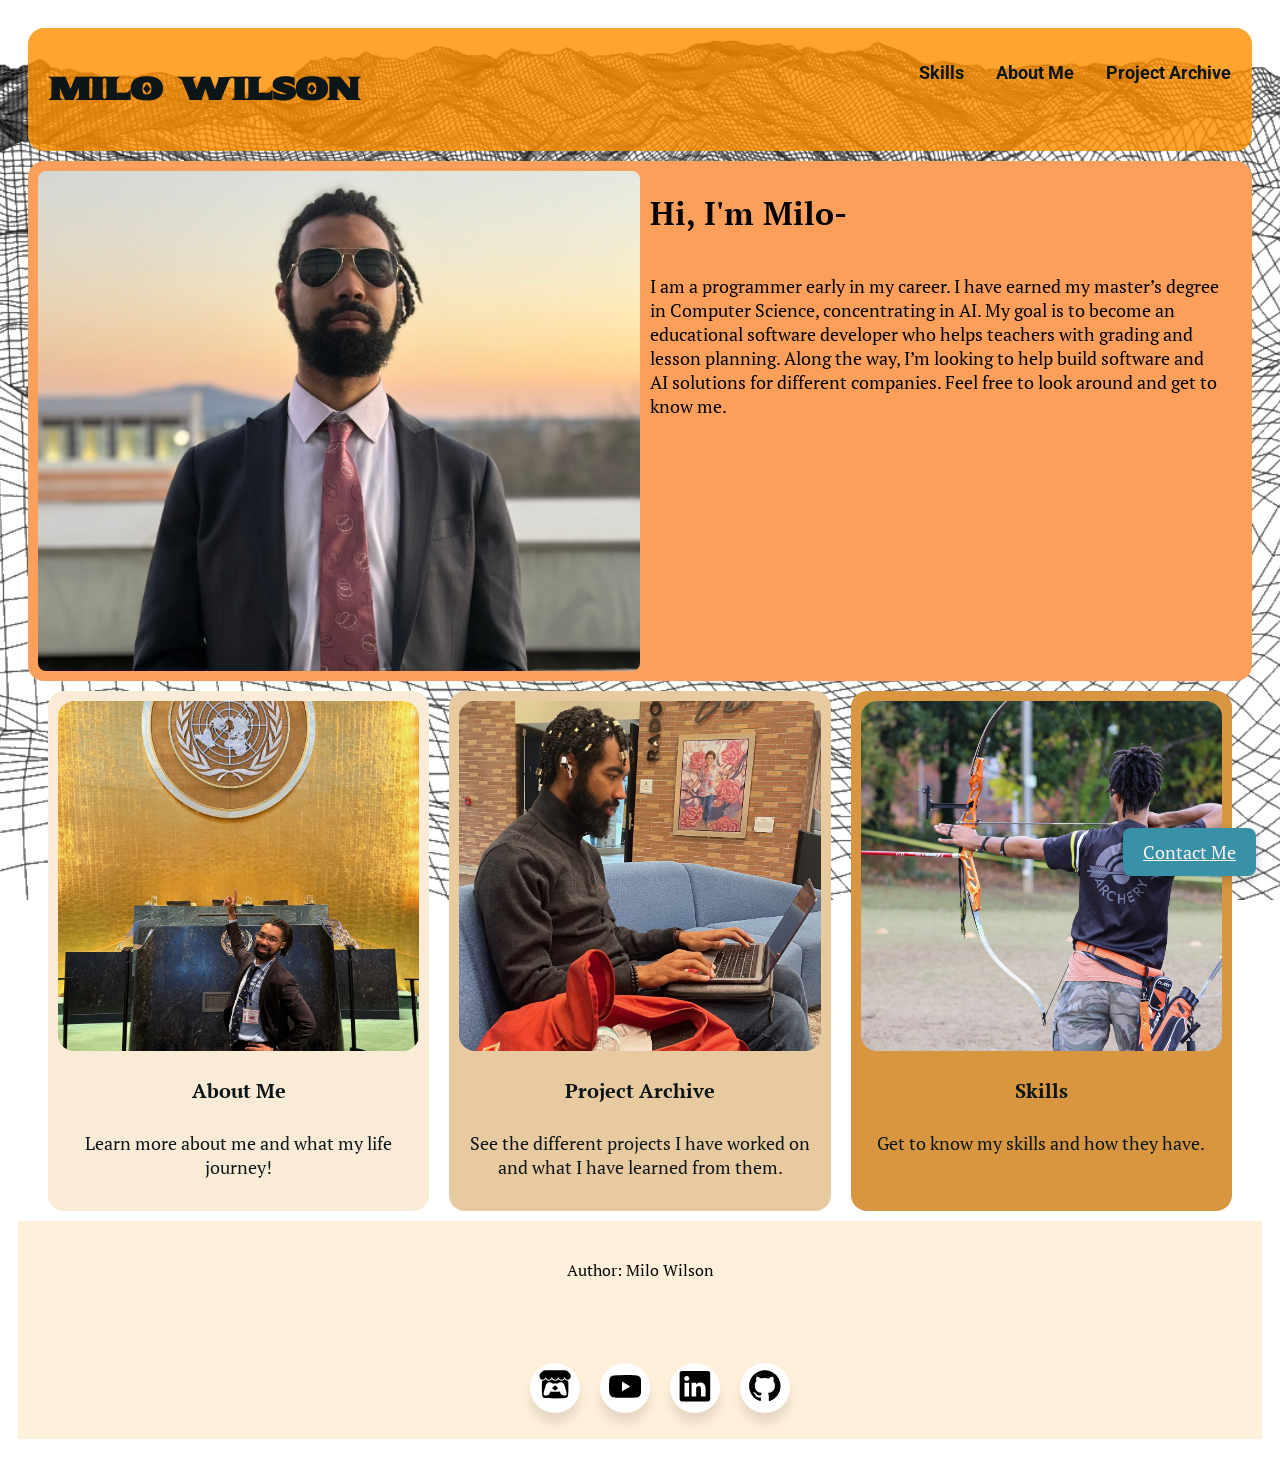
==== commit a837e559: "Edited spelling and grammar" ====
--- a/index.html
+++ b/index.html
@@ -23,7 +23,9 @@
           </div>
           <div class="rightheadlinebox">
               <h1>Hi, I'm Milo-</h1>
-              <p>I am a programmer in his early career. I have earned my Master’s degree in Computer Science concentrating in AI. My plan is to be an educational software developer who can help teachers with grading and lesson plans. Along my path I’m looking to help build software and AI for different companies. Feel free to look around and get to know me.</p>
+              <p>
+                I am a programmer early in my career. I have earned my master’s degree in Computer Science, concentrating in AI. My goal is to become an educational software developer who helps teachers with grading and lesson planning. Along the way, I’m looking to help build software and AI solutions for different companies. Feel free to look around and get to know me.
+              </p>
           </div>
       </div>
 
